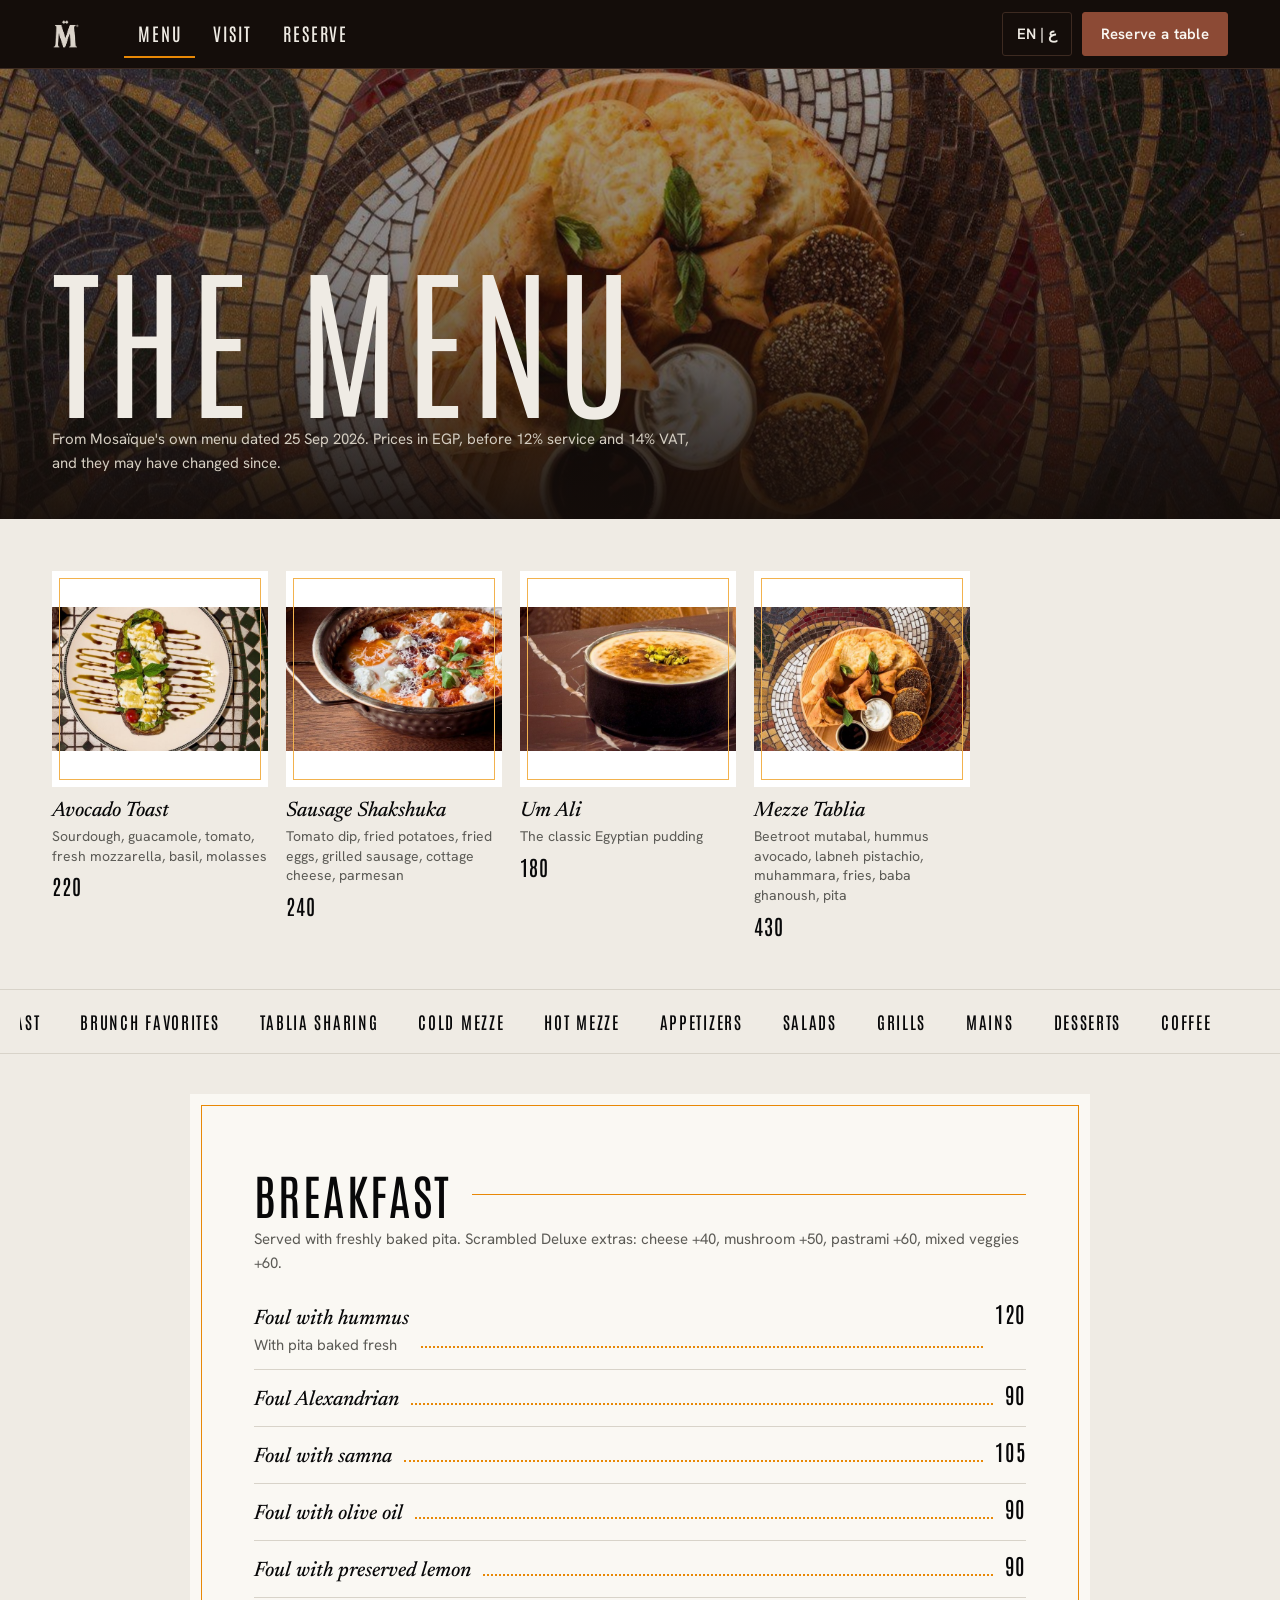
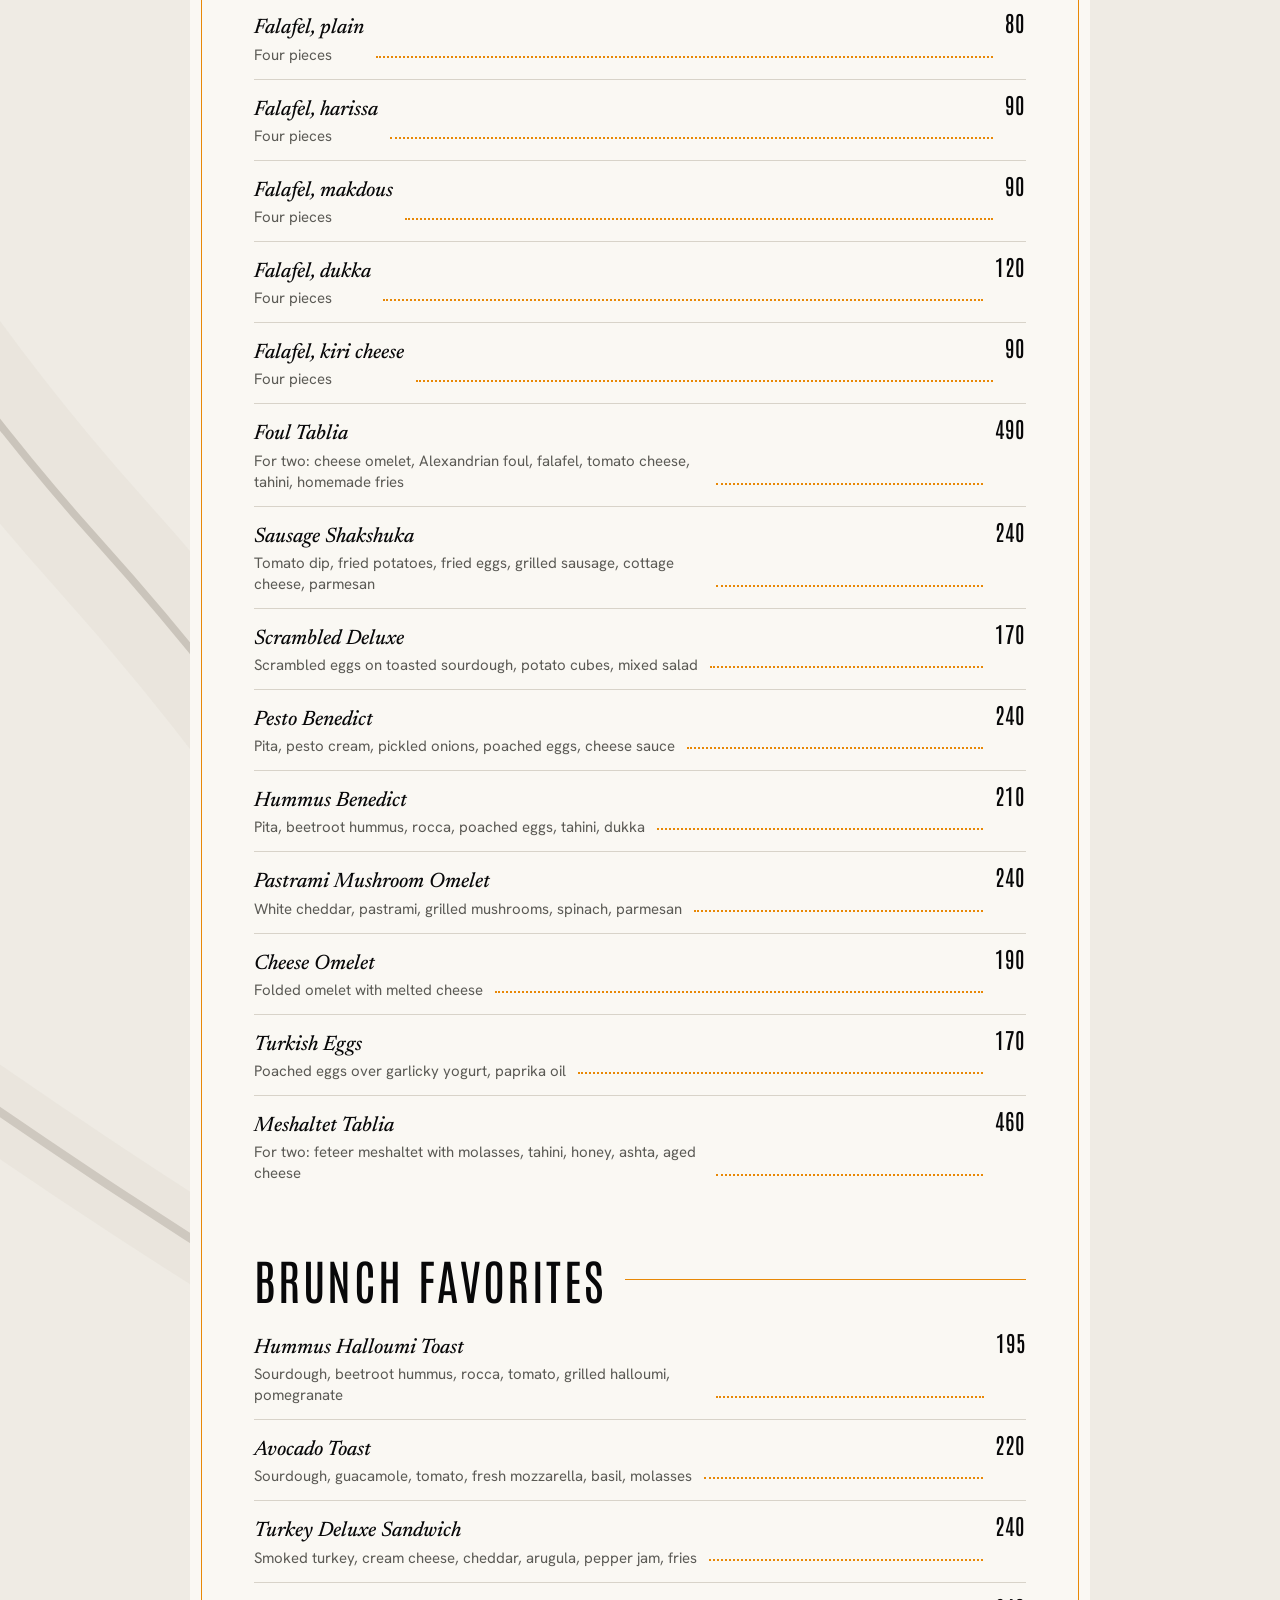
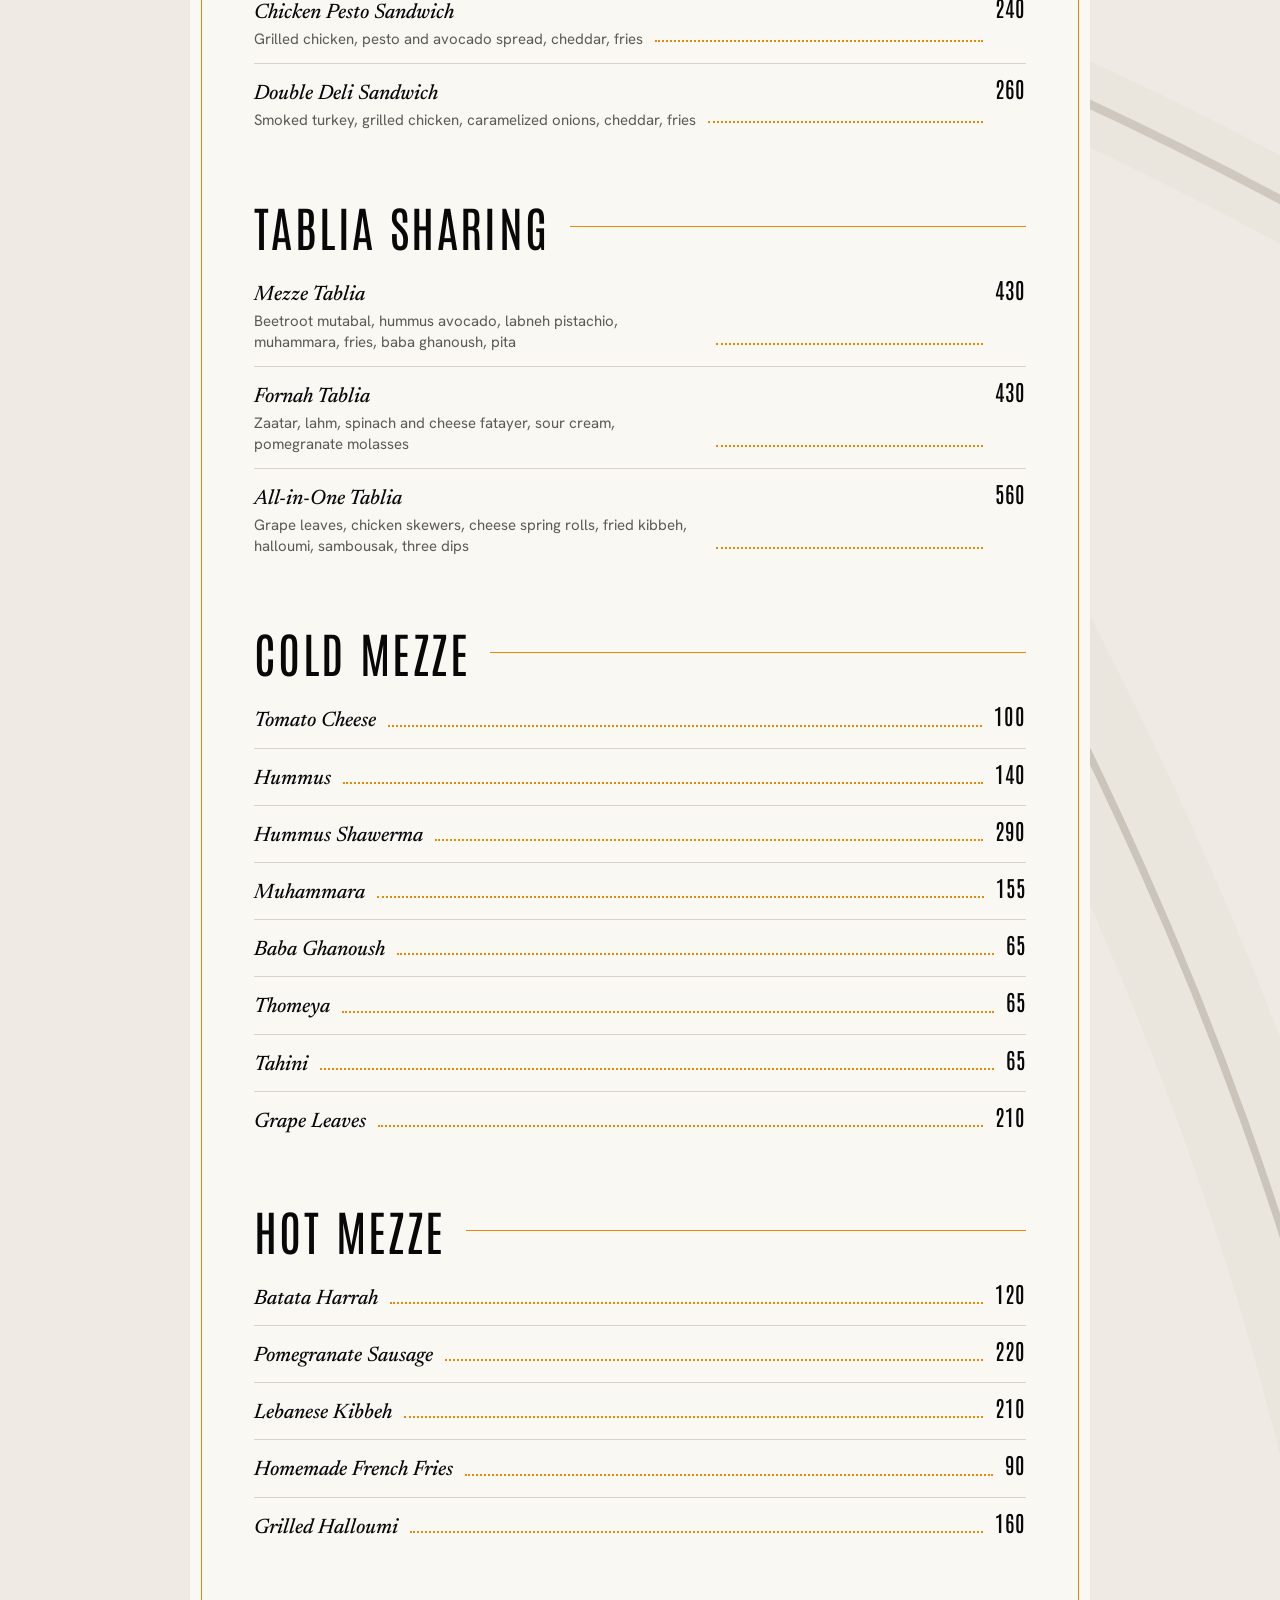
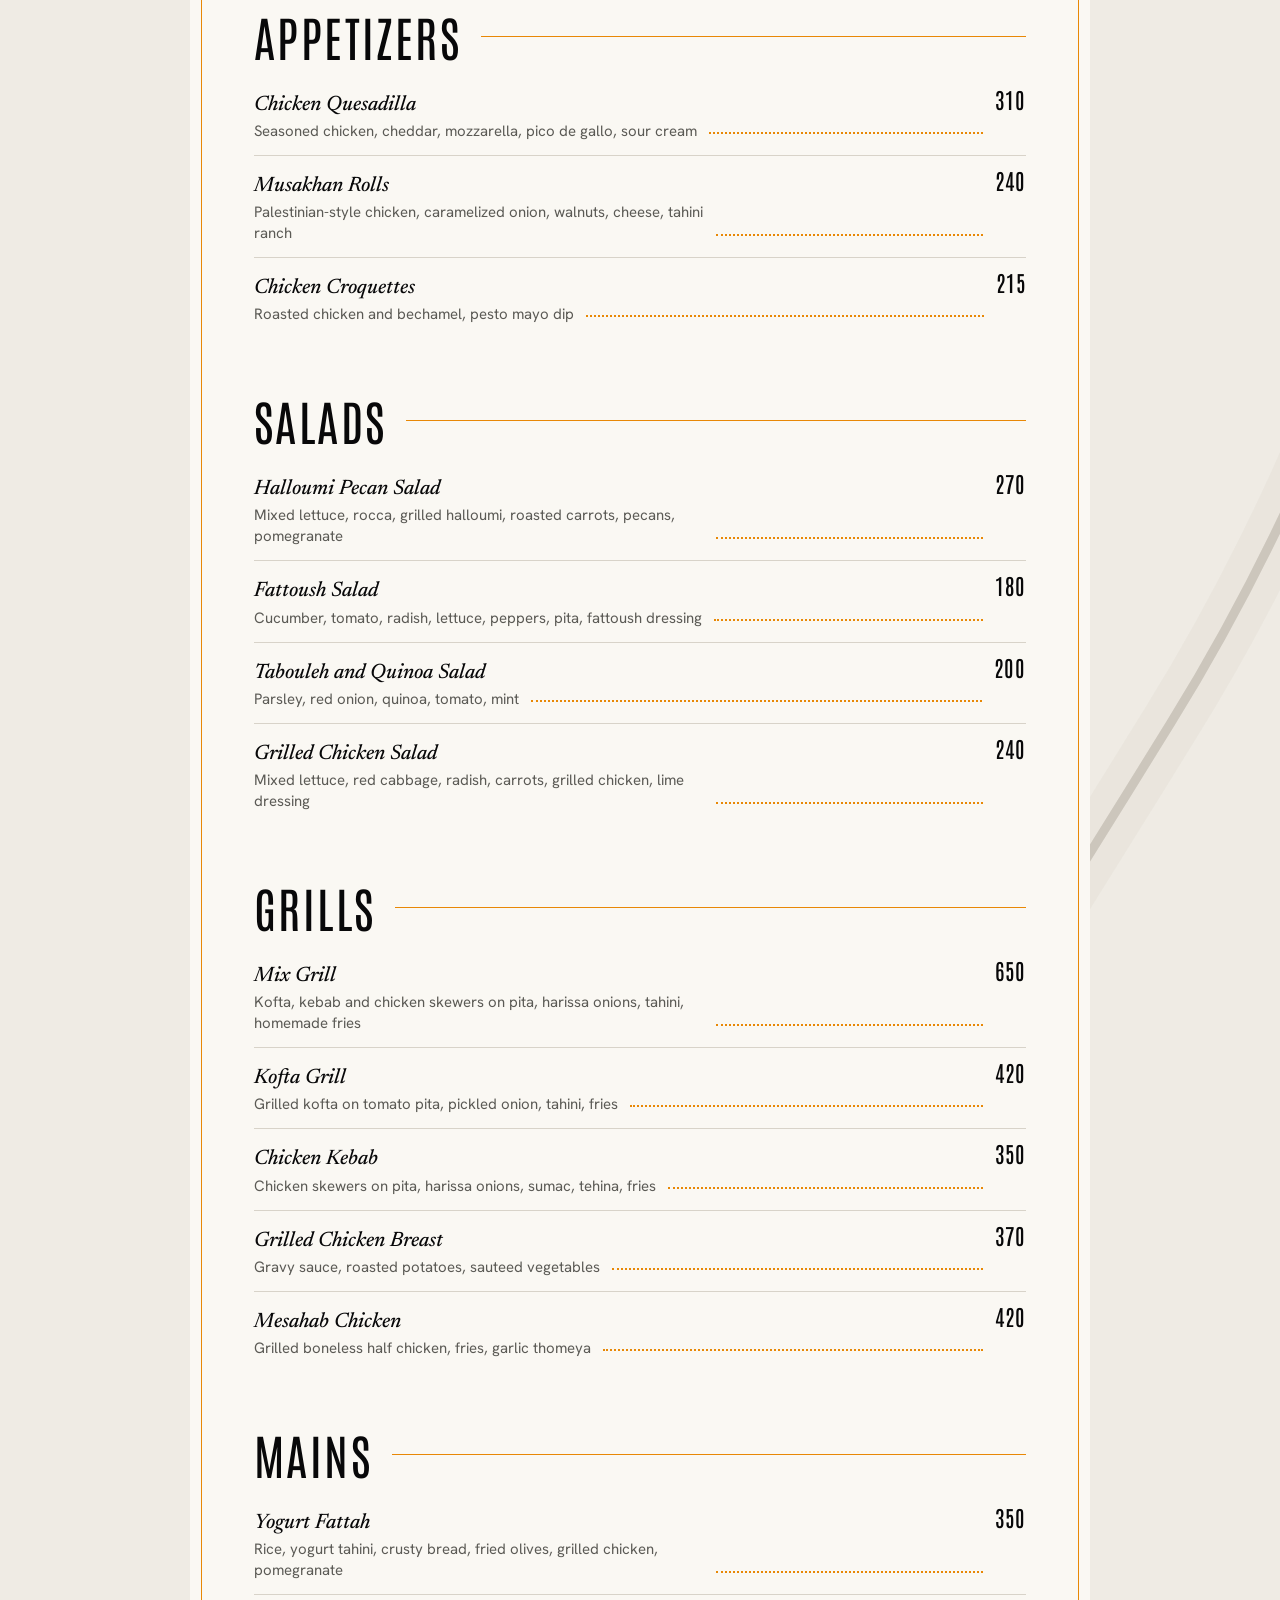
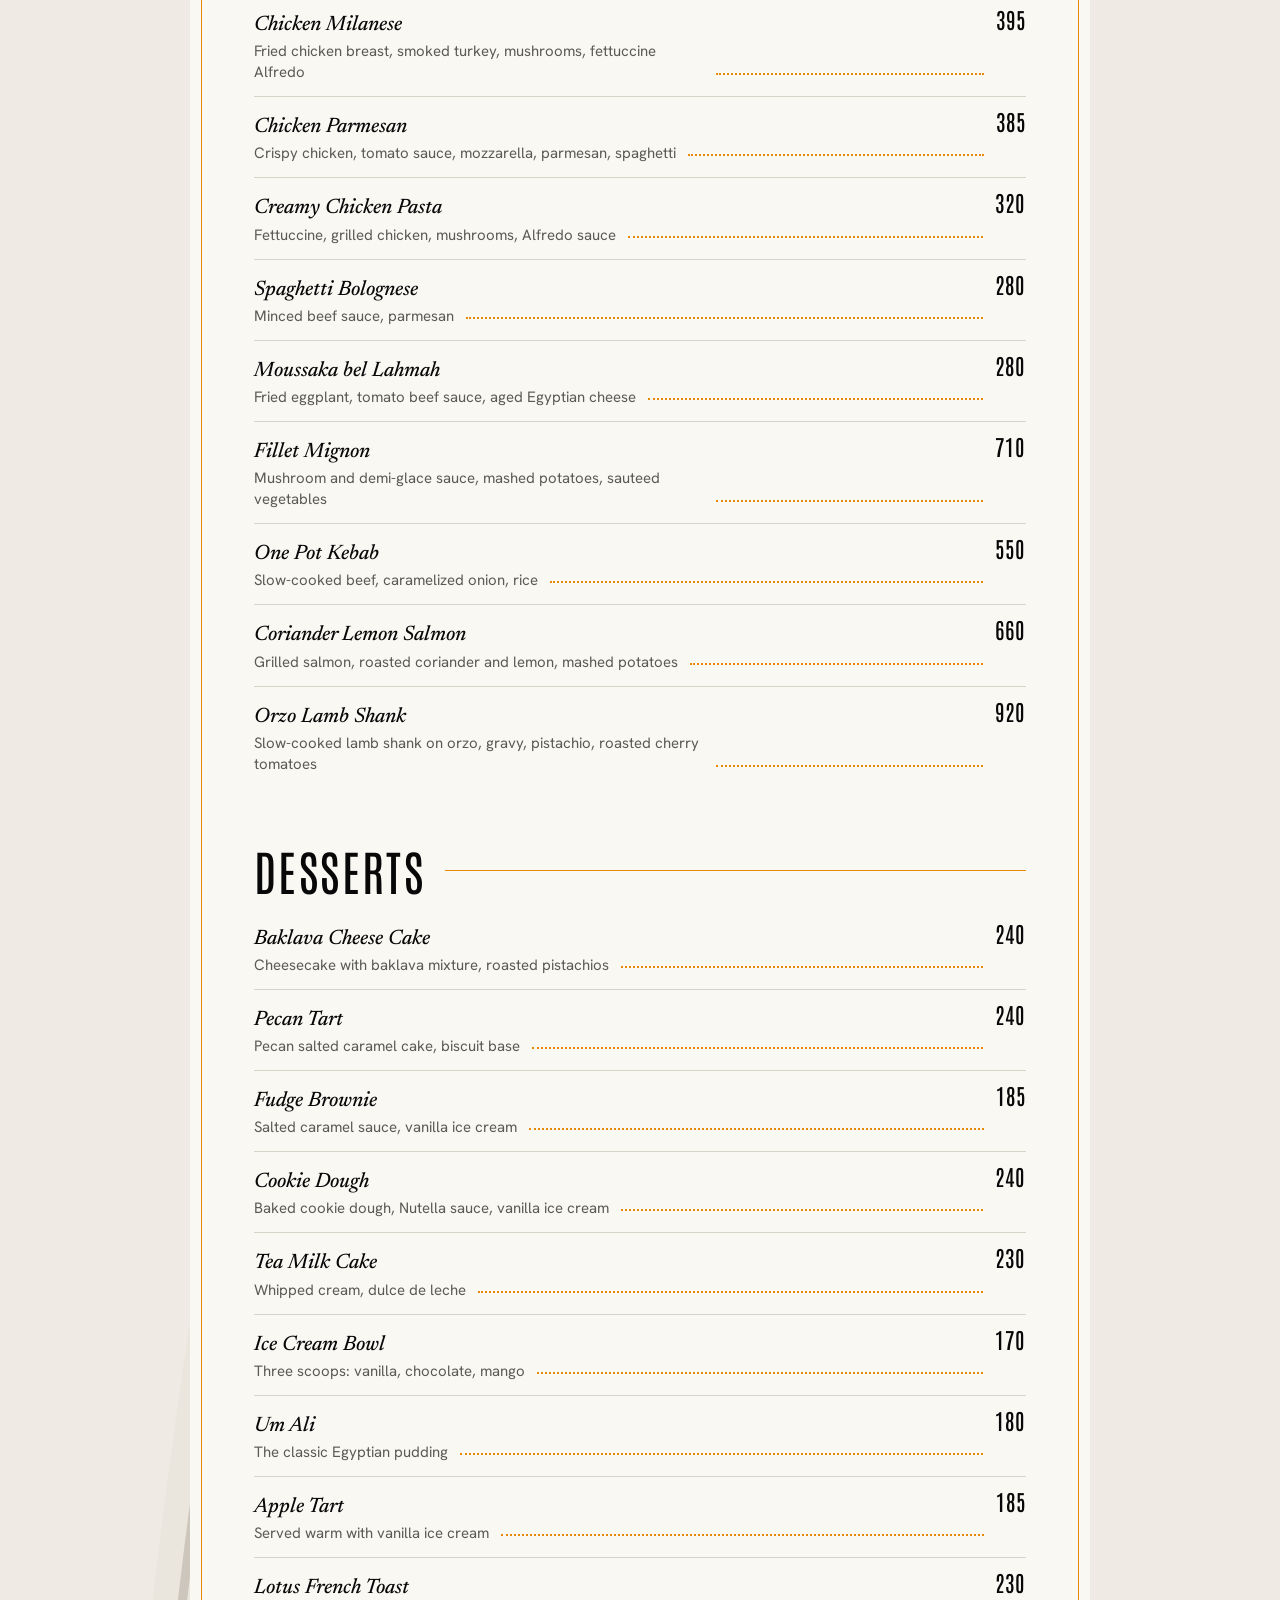
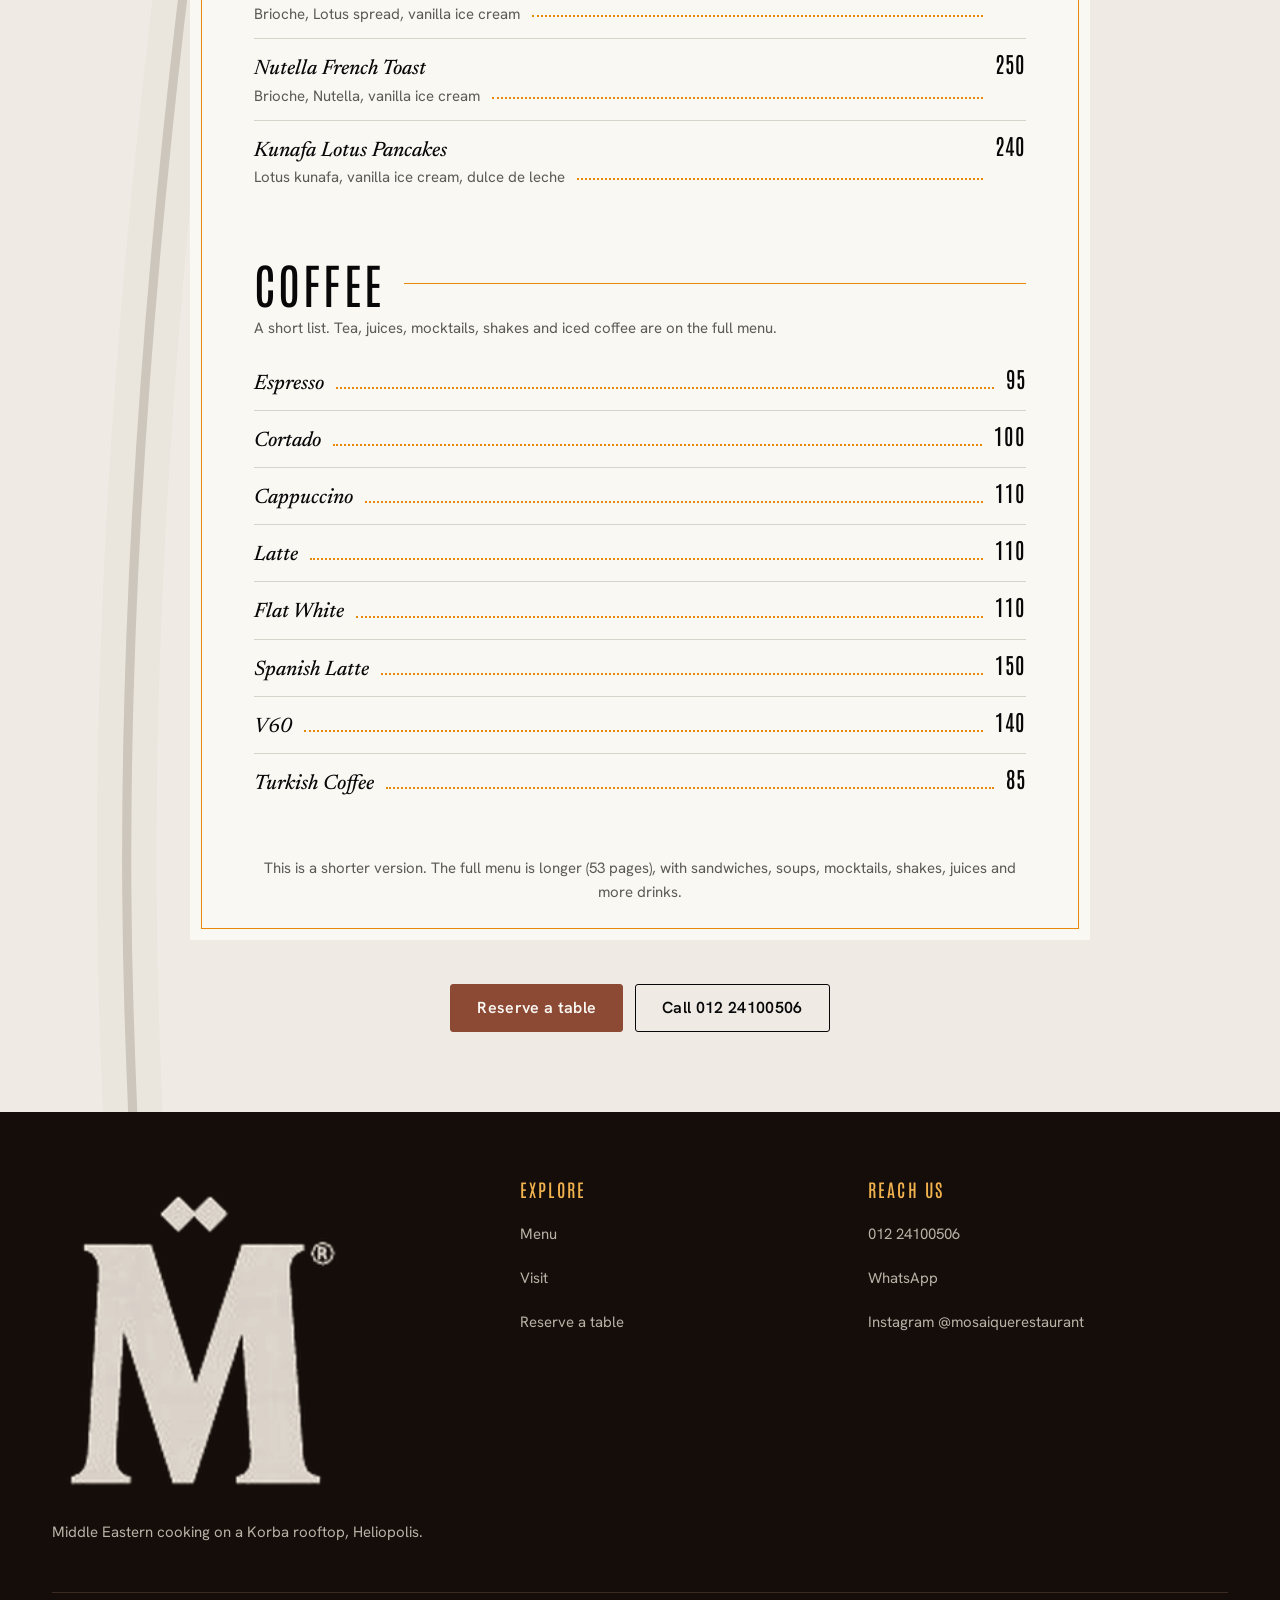
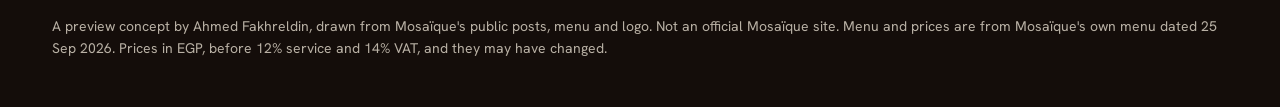
==== menu.html @ 991c4fa8 "Initial preview site Co-Authored-By: Claude Sonnet 5.5 <noreply@anthropic.com> Claude-Session: https" ====
<!doctype html>
<html lang="en"><head><meta charset="utf-8"><meta name="viewport" content="width=device-width,initial-scale=1">
<title>Menu | Mosaïque</title>
<meta name="description" content="The Mosaïque menu: breakfast, brunch, tablia sharing, mezze, grills, mains, desserts and coffee, with prices in EGP."><meta name="theme-color" content="#140D0A"><meta name="robots" content="noindex">
<meta property="og:title" content="Menu | Mosaïque"><meta property="og:description" content="The Mosaïque menu: breakfast, brunch, tablia sharing, mezze, grills, mains, desserts and coffee, with prices in EGP."><meta property="og:image" content="img/mosaique/full/08_DanBxMtqJHK.jpg">
<link rel="icon" type="image/png" href="img/mosaique/icon.png">
<script>document.documentElement.classList.add("js")</script>
<link rel="stylesheet" href="fonts.css"><link rel="stylesheet" href="site.css"></head><body data-open="600" data-close="120" data-open-text="Open now, until 2 AM" data-closed-text="Closed now, opens at 10 AM" data-wa="201224100506">
<a class="skip" href="#main">Skip to content</a><header class="hdr"><div class="wrap">
 <a class="brand" href="index.html" aria-label="Mosaïque, home"><img src="img/mosaique/mark-cream.png" alt="Mosaïque" width="37" height="40"></a>
 <nav class="nav" aria-label="Main"><a href="menu.html" aria-current="page">Menu</a><a href="visit.html">Visit</a><a href="index.html#reserve">Reserve</a></nav>
 <div class="hr"><button class="lang js-ar" type="button" aria-label="Switch to Arabic">EN | ع</button><a class="btn sm" href="index.html#reserve">Reserve a table</a></div>
 <button class="burger" type="button" aria-expanded="false" aria-controls="mnav" aria-label="Open menu"><i></i><i></i><i></i></button>
</div></header>
<nav class="mnav" id="mnav" aria-label="Menu"><a href="menu.html">Menu</a><a href="visit.html">Visit</a><a href="index.html#reserve">Reserve a table</a><a href="https://www.instagram.com/mosaiquerestaurant/" target="_blank" rel="noopener">Instagram</a>
 <a class="sub js-ar" href="#" onclick="return false">Arabic version: part of the full build</a></nav>
<main id="main" class="menupage"><svg class="marble" viewBox="0 0 1600 1400" preserveAspectRatio="xMidYMid slice" aria-hidden="true" focusable="false"><path d="M461.8,-20.0 Q496.4,132.1 519.8,204.8 Q543.2,277.5 595.5,325.8 Q647.8,374.1 715.5,419.0 Q783.1,464.0 849.7,492.0 Q916.3,520.1 981.6,567.5 Q1046.9,615.0 1078.7,692.3 Q1110.4,769.5 1153.0,820.8 Q1195.5,872.1 1264.5,918.2 Q1333.5,964.3 1393.6,1017.6 Q1453.7,1071.0 1496.6,1119.0" fill="none" stroke="#CBC5BA" stroke-width="12.1" stroke-opacity=".16" stroke-linecap="round"/><path d="M461.8,-20.0 Q496.4,132.1 519.8,204.8 Q543.2,277.5 595.5,325.8 Q647.8,374.1 715.5,419.0 Q783.1,464.0 849.7,492.0 Q916.3,520.1 981.6,567.5 Q1046.9,615.0 1078.7,692.3 Q1110.4,769.5 1153.0,820.8 Q1195.5,872.1 1264.5,918.2 Q1333.5,964.3 1393.6,1017.6 Q1453.7,1071.0 1496.6,1119.0" fill="none" stroke="#9D968A" stroke-width="1.35" stroke-opacity="0.37" stroke-linecap="round"/><path d="M443.2,-20.0 Q434.5,153.6 419.6,231.9 Q404.7,310.2 382.8,393.0 Q361.0,475.7 354.2,541.4 Q347.4,607.1 346.9,674.1 Q346.4,741.0 346.5,824.0 Q346.7,907.1 330.1,994.8 Q313.4,1082.5 308.4,1163.1 Q303.3,1243.6 294.0,1331.4 Q284.6,1419.1 249.1,1493.6 Q213.7,1568.0 202.8,1649.8" fill="none" stroke="#CBC5BA" stroke-width="23.9" stroke-opacity=".16" stroke-linecap="round"/><path d="M443.2,-20.0 Q434.5,153.6 419.6,231.9 Q404.7,310.2 382.8,393.0 Q361.0,475.7 354.2,541.4 Q347.4,607.1 346.9,674.1 Q346.4,741.0 346.5,824.0 Q346.7,907.1 330.1,994.8 Q313.4,1082.5 308.4,1163.1 Q303.3,1243.6 294.0,1331.4 Q284.6,1419.1 249.1,1493.6 Q213.7,1568.0 202.8,1649.8" fill="none" stroke="#9D968A" stroke-width="1.50" stroke-opacity="0.34" stroke-linecap="round"/><path d="M580.7,-20.0 Q609.0,112.8 638.1,189.6 Q667.3,266.5 716.2,320.9 Q765.2,375.3 794.7,443.3 Q824.1,511.4 864.4,591.1 Q904.7,670.8 915.9,745.1 Q927.0,819.3 952.0,908.2 Q976.9,997.1 1011.6,1057.2 Q1046.3,1117.2 1100.3,1177.3 Q1154.3,1237.4 1203.5,1283.6 Q1252.7,1329.9 1324.0,1378.8" fill="none" stroke="#CBC5BA" stroke-width="19.4" stroke-opacity=".16" stroke-linecap="round"/><path d="M580.7,-20.0 Q609.0,112.8 638.1,189.6 Q667.3,266.5 716.2,320.9 Q765.2,375.3 794.7,443.3 Q824.1,511.4 864.4,591.1 Q904.7,670.8 915.9,745.1 Q927.0,819.3 952.0,908.2 Q976.9,997.1 1011.6,1057.2 Q1046.3,1117.2 1100.3,1177.3 Q1154.3,1237.4 1203.5,1283.6 Q1252.7,1329.9 1324.0,1378.8" fill="none" stroke="#9D968A" stroke-width="1.17" stroke-opacity="0.42" stroke-linecap="round"/><path d="M1138.3,-20.0 Q1172.7,155.7 1169.7,230.3 Q1166.6,304.9 1189.1,366.9 Q1211.6,428.8 1250.8,484.7 Q1289.9,540.6 1332.0,587.7 Q1374.0,634.8 1428.8,675.9 Q1483.7,717.0 1574.0,744.9 Q1664.4,772.8 1732.1,797.8 Q1799.8,822.9 1862.7,853.3 Q1925.6,883.7 1985.8,934.9 Q2045.9,986.1 2106.7,1015.2" fill="none" stroke="#CBC5BA" stroke-width="13.0" stroke-opacity=".16" stroke-linecap="round"/><path d="M1138.3,-20.0 Q1172.7,155.7 1169.7,230.3 Q1166.6,304.9 1189.1,366.9 Q1211.6,428.8 1250.8,484.7 Q1289.9,540.6 1332.0,587.7 Q1374.0,634.8 1428.8,675.9 Q1483.7,717.0 1574.0,744.9 Q1664.4,772.8 1732.1,797.8 Q1799.8,822.9 1862.7,853.3 Q1925.6,883.7 1985.8,934.9 Q2045.9,986.1 2106.7,1015.2" fill="none" stroke="#9D968A" stroke-width="1.51" stroke-opacity="0.32" stroke-linecap="round"/><path d="M-115.7,-20.0 Q-182.9,117.5 -195.9,209.0 Q-208.9,300.5 -246.5,364.4 Q-284.1,428.2 -306.5,509.7 Q-329.0,591.2 -361.4,659.1 Q-393.8,727.0 -407.5,818.8 Q-421.3,910.7 -459.0,990.9 Q-496.8,1071.1 -536.7,1135.9 Q-576.7,1200.6 -606.4,1256.4 Q-636.1,1312.1 -658.8,1391.6 Q-681.6,1471.1 -730.8,1542.9" fill="none" stroke="#CBC5BA" stroke-width="23.8" stroke-opacity=".16" stroke-linecap="round"/><path d="M-115.7,-20.0 Q-182.9,117.5 -195.9,209.0 Q-208.9,300.5 -246.5,364.4 Q-284.1,428.2 -306.5,509.7 Q-329.0,591.2 -361.4,659.1 Q-393.8,727.0 -407.5,818.8 Q-421.3,910.7 -459.0,990.9 Q-496.8,1071.1 -536.7,1135.9 Q-576.7,1200.6 -606.4,1256.4 Q-636.1,1312.1 -658.8,1391.6 Q-681.6,1471.1 -730.8,1542.9" fill="none" stroke="#9D968A" stroke-width="1.65" stroke-opacity="0.36" stroke-linecap="round"/><path d="M263.3,-20.0 Q334.4,120.8 355.7,196.0 Q377.0,271.1 387.3,335.6 Q397.6,400.1 396.5,486.6 Q395.3,573.2 379.2,639.6 Q363.0,706.0 332.2,785.5 Q301.5,865.0 246.9,918.1 Q192.3,971.2 111.0,1000.7 Q29.6,1030.1 -20.9,1090.7 Q-71.4,1151.3 -131.0,1193.6 Q-190.5,1235.9 -273.0,1261.0" fill="none" stroke="#CBC5BA" stroke-width="17.2" stroke-opacity=".16" stroke-linecap="round"/><path d="M263.3,-20.0 Q334.4,120.8 355.7,196.0 Q377.0,271.1 387.3,335.6 Q397.6,400.1 396.5,486.6 Q395.3,573.2 379.2,639.6 Q363.0,706.0 332.2,785.5 Q301.5,865.0 246.9,918.1 Q192.3,971.2 111.0,1000.7 Q29.6,1030.1 -20.9,1090.7 Q-71.4,1151.3 -131.0,1193.6 Q-190.5,1235.9 -273.0,1261.0" fill="none" stroke="#9D968A" stroke-width="0.74" stroke-opacity="0.28" stroke-linecap="round"/><path d="M1704.1,-20.0 Q1667.9,128.9 1625.4,190.3 Q1582.9,251.7 1562.6,318.7 Q1542.4,385.7 1517.9,456.5 Q1493.5,527.4 1487.3,600.5 Q1481.0,673.5 1478.3,763.8 Q1475.5,854.2 1478.3,932.0 Q1481.0,1009.8 1481.4,1072.6 Q1481.7,1135.4 1485.1,1197.6 Q1488.5,1259.9 1476.3,1335.6 Q1464.1,1411.4 1435.4,1479.4" fill="none" stroke="#CBC5BA" stroke-width="16.8" stroke-opacity=".16" stroke-linecap="round"/><path d="M1704.1,-20.0 Q1667.9,128.9 1625.4,190.3 Q1582.9,251.7 1562.6,318.7 Q1542.4,385.7 1517.9,456.5 Q1493.5,527.4 1487.3,600.5 Q1481.0,673.5 1478.3,763.8 Q1475.5,854.2 1478.3,932.0 Q1481.0,1009.8 1481.4,1072.6 Q1481.7,1135.4 1485.1,1197.6 Q1488.5,1259.9 1476.3,1335.6 Q1464.1,1411.4 1435.4,1479.4" fill="none" stroke="#9D968A" stroke-width="1.21" stroke-opacity="0.45" stroke-linecap="round"/><path d="M43.7,-20.0 Q61.9,151.2 71.9,236.4 Q81.9,321.7 66.5,401.4 Q51.1,481.2 34.9,563.3 Q18.7,645.4 5.3,721.5 Q-8.2,797.6 -50.9,876.2 Q-93.6,954.8 -147.1,1008.3 Q-200.7,1061.8 -288.1,1087.7 Q-375.5,1113.6 -436.9,1154.5 Q-498.3,1195.4 -539.5,1259.6 Q-580.8,1323.9 -657.0,1365.4" fill="none" stroke="#CBC5BA" stroke-width="19.7" stroke-opacity=".16" stroke-linecap="round"/><path d="M43.7,-20.0 Q61.9,151.2 71.9,236.4 Q81.9,321.7 66.5,401.4 Q51.1,481.2 34.9,563.3 Q18.7,645.4 5.3,721.5 Q-8.2,797.6 -50.9,876.2 Q-93.6,954.8 -147.1,1008.3 Q-200.7,1061.8 -288.1,1087.7 Q-375.5,1113.6 -436.9,1154.5 Q-498.3,1195.4 -539.5,1259.6 Q-580.8,1323.9 -657.0,1365.4" fill="none" stroke="#9D968A" stroke-width="1.33" stroke-opacity="0.31" stroke-linecap="round"/><path d="M1535.0,-20.0 Q1476.1,122.5 1447.2,206.9 Q1418.3,291.3 1415.6,369.5 Q1412.8,447.7 1419.0,519.6 Q1425.1,591.5 1420.0,670.7 Q1415.0,749.9 1412.7,822.3 Q1410.5,894.8 1399.9,958.5 Q1389.2,1022.2 1344.8,1103.4 Q1300.5,1184.6 1286.2,1246.8 Q1271.9,1309.0 1242.9,1369.8 Q1213.9,1430.6 1180.3,1512.9" fill="none" stroke="#CBC5BA" stroke-width="12.9" stroke-opacity=".16" stroke-linecap="round"/><path d="M1535.0,-20.0 Q1476.1,122.5 1447.2,206.9 Q1418.3,291.3 1415.6,369.5 Q1412.8,447.7 1419.0,519.6 Q1425.1,591.5 1420.0,670.7 Q1415.0,749.9 1412.7,822.3 Q1410.5,894.8 1399.9,958.5 Q1389.2,1022.2 1344.8,1103.4 Q1300.5,1184.6 1286.2,1246.8 Q1271.9,1309.0 1242.9,1369.8 Q1213.9,1430.6 1180.3,1512.9" fill="none" stroke="#9D968A" stroke-width="0.76" stroke-opacity="0.48" stroke-linecap="round"/><path d="M935.5,-20.0 Q947.3,146.6 956.9,237.0 Q966.5,327.4 970.9,392.1 Q975.2,456.9 960.7,543.7 Q946.3,630.6 932.1,708.6 Q917.9,786.6 882.2,844.3 Q846.5,902.0 810.1,958.4 Q773.7,1014.9 756.1,1080.8 Q738.6,1146.7 728.7,1231.8 Q718.8,1316.9 720.9,1384.6 Q723.0,1452.3 731.9,1521.6" fill="none" stroke="#CBC5BA" stroke-width="9.2" stroke-opacity=".16" stroke-linecap="round"/><path d="M935.5,-20.0 Q947.3,146.6 956.9,237.0 Q966.5,327.4 970.9,392.1 Q975.2,456.9 960.7,543.7 Q946.3,630.6 932.1,708.6 Q917.9,786.6 882.2,844.3 Q846.5,902.0 810.1,958.4 Q773.7,1014.9 756.1,1080.8 Q738.6,1146.7 728.7,1231.8 Q718.8,1316.9 720.9,1384.6 Q723.0,1452.3 731.9,1521.6" fill="none" stroke="#9D968A" stroke-width="1.41" stroke-opacity="0.40" stroke-linecap="round"/><path d="M203.8,-20.0 Q164.2,147.4 144.0,232.9 Q123.7,318.3 109.9,400.7 Q96.1,483.1 57.4,558.9 Q18.8,634.6 -36.8,692.1 Q-92.3,749.7 -127.5,805.2 Q-162.6,860.7 -185.3,928.6 Q-207.9,996.6 -207.6,1085.0 Q-207.3,1173.4 -231.5,1241.7 Q-255.6,1310.0 -261.6,1386.2 Q-267.6,1462.5 -253.4,1531.8" fill="none" stroke="#CBC5BA" stroke-width="23.4" stroke-opacity=".16" stroke-linecap="round"/><path d="M203.8,-20.0 Q164.2,147.4 144.0,232.9 Q123.7,318.3 109.9,400.7 Q96.1,483.1 57.4,558.9 Q18.8,634.6 -36.8,692.1 Q-92.3,749.7 -127.5,805.2 Q-162.6,860.7 -185.3,928.6 Q-207.9,996.6 -207.6,1085.0 Q-207.3,1173.4 -231.5,1241.7 Q-255.6,1310.0 -261.6,1386.2 Q-267.6,1462.5 -253.4,1531.8" fill="none" stroke="#9D968A" stroke-width="1.67" stroke-opacity="0.40" stroke-linecap="round"/></svg>
<header class="mban"><div class="mbg"><img src="img/mosaique/full/08_DanBxMtqJHK.jpg" alt="" width="1279" height="1600" fetchpriority="high" style="object-position:50% 45%"></div>
 <div class="wrap">
  <h1>The menu</h1>
  <p class="mnote">From Mosaïque&#x27;s own menu dated 25 Sep 2026. Prices in EGP, before 12% service and 14% VAT, and they may have changed since.</p>
 </div></header>
<div class="wrap mfavs"><div class="favs"><article class="fav"><div class="im"><img src="img/mosaique/dishes/avocado.jpg" alt="Avocado Toast" width="600" height="400"></div><h3>Avocado Toast</h3><p>Sourdough, guacamole, tomato, fresh mozzarella, basil, molasses</p><b>220</b></article><article class="fav"><div class="im"><img src="img/mosaique/dishes/shakshuka.jpg" alt="Sausage Shakshuka" width="600" height="400"></div><h3>Sausage Shakshuka</h3><p>Tomato dip, fried potatoes, fried eggs, grilled sausage, cottage cheese, parmesan</p><b>240</b></article><article class="fav"><div class="im"><img src="img/mosaique/dishes/umali.jpg" alt="Um Ali" width="600" height="400"></div><h3>Um Ali</h3><p>The classic Egyptian pudding</p><b>180</b></article><article class="fav"><div class="im"><img src="img/mosaique/dishes/mezze.jpg" alt="Mezze Tablia" width="600" height="400"></div><h3>Mezze Tablia</h3><p>Beetroot mutabal, hummus avocado, labneh pistachio, muhammara, fries, baba ghanoush, pita</p><b>430</b></article></div></div>
<div class="chips js-jump"><div class="wrap"><a class="chip" href="#breakfast">Breakfast</a><a class="chip" href="#brunch">Brunch favorites</a><a class="chip" href="#tablia">Tablia sharing</a><a class="chip" href="#cold">Cold mezze</a><a class="chip" href="#hot">Hot mezze</a><a class="chip" href="#appetizers">Appetizers</a><a class="chip" href="#salads">Salads</a><a class="chip" href="#grills">Grills</a><a class="chip" href="#mains">Mains</a><a class="chip" href="#desserts">Desserts</a><a class="chip" href="#coffee">Coffee</a></div></div>
<div class="wrap"><div class="mcard"><section class="msec" id="breakfast"><h2>Breakfast</h2><p class="snote">Served with freshly baked pita. Scrambled Deluxe extras: cheese +40, mushroom +50, pastrami +60, mixed veggies +60.</p><ul class="mlist"><li class="mi"><span class="it"><i>Foul with hummus</i><small>With pita baked fresh</small></span><span class="dots"></span><span class="pr">120</span></li><li class="mi"><span class="it"><i>Foul Alexandrian</i></span><span class="dots"></span><span class="pr">90</span></li><li class="mi"><span class="it"><i>Foul with samna</i></span><span class="dots"></span><span class="pr">105</span></li><li class="mi"><span class="it"><i>Foul with olive oil</i></span><span class="dots"></span><span class="pr">90</span></li><li class="mi"><span class="it"><i>Foul with preserved lemon</i></span><span class="dots"></span><span class="pr">90</span></li><li class="mi"><span class="it"><i>Falafel, plain</i><small>Four pieces</small></span><span class="dots"></span><span class="pr">80</span></li><li class="mi"><span class="it"><i>Falafel, harissa</i><small>Four pieces</small></span><span class="dots"></span><span class="pr">90</span></li><li class="mi"><span class="it"><i>Falafel, makdous</i><small>Four pieces</small></span><span class="dots"></span><span class="pr">90</span></li><li class="mi"><span class="it"><i>Falafel, dukka</i><small>Four pieces</small></span><span class="dots"></span><span class="pr">120</span></li><li class="mi"><span class="it"><i>Falafel, kiri cheese</i><small>Four pieces</small></span><span class="dots"></span><span class="pr">90</span></li><li class="mi"><span class="it"><i>Foul Tablia</i><small>For two: cheese omelet, Alexandrian foul, falafel, tomato cheese, tahini, homemade fries</small></span><span class="dots"></span><span class="pr">490</span></li><li class="mi"><span class="it"><i>Sausage Shakshuka</i><small>Tomato dip, fried potatoes, fried eggs, grilled sausage, cottage cheese, parmesan</small></span><span class="dots"></span><span class="pr">240</span></li><li class="mi"><span class="it"><i>Scrambled Deluxe</i><small>Scrambled eggs on toasted sourdough, potato cubes, mixed salad</small></span><span class="dots"></span><span class="pr">170</span></li><li class="mi"><span class="it"><i>Pesto Benedict</i><small>Pita, pesto cream, pickled onions, poached eggs, cheese sauce</small></span><span class="dots"></span><span class="pr">240</span></li><li class="mi"><span class="it"><i>Hummus Benedict</i><small>Pita, beetroot hummus, rocca, poached eggs, tahini, dukka</small></span><span class="dots"></span><span class="pr">210</span></li><li class="mi"><span class="it"><i>Pastrami Mushroom Omelet</i><small>White cheddar, pastrami, grilled mushrooms, spinach, parmesan</small></span><span class="dots"></span><span class="pr">240</span></li><li class="mi"><span class="it"><i>Cheese Omelet</i><small>Folded omelet with melted cheese</small></span><span class="dots"></span><span class="pr">190</span></li><li class="mi"><span class="it"><i>Turkish Eggs</i><small>Poached eggs over garlicky yogurt, paprika oil</small></span><span class="dots"></span><span class="pr">170</span></li><li class="mi"><span class="it"><i>Meshaltet Tablia</i><small>For two: feteer meshaltet with molasses, tahini, honey, ashta, aged cheese</small></span><span class="dots"></span><span class="pr">460</span></li></ul></section><section class="msec" id="brunch"><h2>Brunch favorites</h2><ul class="mlist"><li class="mi"><span class="it"><i>Hummus Halloumi Toast</i><small>Sourdough, beetroot hummus, rocca, tomato, grilled halloumi, pomegranate</small></span><span class="dots"></span><span class="pr">195</span></li><li class="mi"><span class="it"><i>Avocado Toast</i><small>Sourdough, guacamole, tomato, fresh mozzarella, basil, molasses</small></span><span class="dots"></span><span class="pr">220</span></li><li class="mi"><span class="it"><i>Turkey Deluxe Sandwich</i><small>Smoked turkey, cream cheese, cheddar, arugula, pepper jam, fries</small></span><span class="dots"></span><span class="pr">240</span></li><li class="mi"><span class="it"><i>Chicken Pesto Sandwich</i><small>Grilled chicken, pesto and avocado spread, cheddar, fries</small></span><span class="dots"></span><span class="pr">240</span></li><li class="mi"><span class="it"><i>Double Deli Sandwich</i><small>Smoked turkey, grilled chicken, caramelized onions, cheddar, fries</small></span><span class="dots"></span><span class="pr">260</span></li></ul></section><section class="msec" id="tablia"><h2>Tablia sharing</h2><ul class="mlist"><li class="mi"><span class="it"><i>Mezze Tablia</i><small>Beetroot mutabal, hummus avocado, labneh pistachio, muhammara, fries, baba ghanoush, pita</small></span><span class="dots"></span><span class="pr">430</span></li><li class="mi"><span class="it"><i>Fornah Tablia</i><small>Zaatar, lahm, spinach and cheese fatayer, sour cream, pomegranate molasses</small></span><span class="dots"></span><span class="pr">430</span></li><li class="mi"><span class="it"><i>All-in-One Tablia</i><small>Grape leaves, chicken skewers, cheese spring rolls, fried kibbeh, halloumi, sambousak, three dips</small></span><span class="dots"></span><span class="pr">560</span></li></ul></section><section class="msec" id="cold"><h2>Cold mezze</h2><ul class="mlist"><li class="mi"><span class="it"><i>Tomato Cheese</i></span><span class="dots"></span><span class="pr">100</span></li><li class="mi"><span class="it"><i>Hummus</i></span><span class="dots"></span><span class="pr">140</span></li><li class="mi"><span class="it"><i>Hummus Shawerma</i></span><span class="dots"></span><span class="pr">290</span></li><li class="mi"><span class="it"><i>Muhammara</i></span><span class="dots"></span><span class="pr">155</span></li><li class="mi"><span class="it"><i>Baba Ghanoush</i></span><span class="dots"></span><span class="pr">65</span></li><li class="mi"><span class="it"><i>Thomeya</i></span><span class="dots"></span><span class="pr">65</span></li><li class="mi"><span class="it"><i>Tahini</i></span><span class="dots"></span><span class="pr">65</span></li><li class="mi"><span class="it"><i>Grape Leaves</i></span><span class="dots"></span><span class="pr">210</span></li></ul></section><section class="msec" id="hot"><h2>Hot mezze</h2><ul class="mlist"><li class="mi"><span class="it"><i>Batata Harrah</i></span><span class="dots"></span><span class="pr">120</span></li><li class="mi"><span class="it"><i>Pomegranate Sausage</i></span><span class="dots"></span><span class="pr">220</span></li><li class="mi"><span class="it"><i>Lebanese Kibbeh</i></span><span class="dots"></span><span class="pr">210</span></li><li class="mi"><span class="it"><i>Homemade French Fries</i></span><span class="dots"></span><span class="pr">90</span></li><li class="mi"><span class="it"><i>Grilled Halloumi</i></span><span class="dots"></span><span class="pr">160</span></li></ul></section><section class="msec" id="appetizers"><h2>Appetizers</h2><ul class="mlist"><li class="mi"><span class="it"><i>Chicken Quesadilla</i><small>Seasoned chicken, cheddar, mozzarella, pico de gallo, sour cream</small></span><span class="dots"></span><span class="pr">310</span></li><li class="mi"><span class="it"><i>Musakhan Rolls</i><small>Palestinian-style chicken, caramelized onion, walnuts, cheese, tahini ranch</small></span><span class="dots"></span><span class="pr">240</span></li><li class="mi"><span class="it"><i>Chicken Croquettes</i><small>Roasted chicken and bechamel, pesto mayo dip</small></span><span class="dots"></span><span class="pr">215</span></li></ul></section><section class="msec" id="salads"><h2>Salads</h2><ul class="mlist"><li class="mi"><span class="it"><i>Halloumi Pecan Salad</i><small>Mixed lettuce, rocca, grilled halloumi, roasted carrots, pecans, pomegranate</small></span><span class="dots"></span><span class="pr">270</span></li><li class="mi"><span class="it"><i>Fattoush Salad</i><small>Cucumber, tomato, radish, lettuce, peppers, pita, fattoush dressing</small></span><span class="dots"></span><span class="pr">180</span></li><li class="mi"><span class="it"><i>Tabouleh and Quinoa Salad</i><small>Parsley, red onion, quinoa, tomato, mint</small></span><span class="dots"></span><span class="pr">200</span></li><li class="mi"><span class="it"><i>Grilled Chicken Salad</i><small>Mixed lettuce, red cabbage, radish, carrots, grilled chicken, lime dressing</small></span><span class="dots"></span><span class="pr">240</span></li></ul></section><section class="msec" id="grills"><h2>Grills</h2><ul class="mlist"><li class="mi"><span class="it"><i>Mix Grill</i><small>Kofta, kebab and chicken skewers on pita, harissa onions, tahini, homemade fries</small></span><span class="dots"></span><span class="pr">650</span></li><li class="mi"><span class="it"><i>Kofta Grill</i><small>Grilled kofta on tomato pita, pickled onion, tahini, fries</small></span><span class="dots"></span><span class="pr">420</span></li><li class="mi"><span class="it"><i>Chicken Kebab</i><small>Chicken skewers on pita, harissa onions, sumac, tehina, fries</small></span><span class="dots"></span><span class="pr">350</span></li><li class="mi"><span class="it"><i>Grilled Chicken Breast</i><small>Gravy sauce, roasted potatoes, sauteed vegetables</small></span><span class="dots"></span><span class="pr">370</span></li><li class="mi"><span class="it"><i>Mesahab Chicken</i><small>Grilled boneless half chicken, fries, garlic thomeya</small></span><span class="dots"></span><span class="pr">420</span></li></ul></section><section class="msec" id="mains"><h2>Mains</h2><ul class="mlist"><li class="mi"><span class="it"><i>Yogurt Fattah</i><small>Rice, yogurt tahini, crusty bread, fried olives, grilled chicken, pomegranate</small></span><span class="dots"></span><span class="pr">350</span></li><li class="mi"><span class="it"><i>Chicken Milanese</i><small>Fried chicken breast, smoked turkey, mushrooms, fettuccine Alfredo</small></span><span class="dots"></span><span class="pr">395</span></li><li class="mi"><span class="it"><i>Chicken Parmesan</i><small>Crispy chicken, tomato sauce, mozzarella, parmesan, spaghetti</small></span><span class="dots"></span><span class="pr">385</span></li><li class="mi"><span class="it"><i>Creamy Chicken Pasta</i><small>Fettuccine, grilled chicken, mushrooms, Alfredo sauce</small></span><span class="dots"></span><span class="pr">320</span></li><li class="mi"><span class="it"><i>Spaghetti Bolognese</i><small>Minced beef sauce, parmesan</small></span><span class="dots"></span><span class="pr">280</span></li><li class="mi"><span class="it"><i>Moussaka bel Lahmah</i><small>Fried eggplant, tomato beef sauce, aged Egyptian cheese</small></span><span class="dots"></span><span class="pr">280</span></li><li class="mi"><span class="it"><i>Fillet Mignon</i><small>Mushroom and demi-glace sauce, mashed potatoes, sauteed vegetables</small></span><span class="dots"></span><span class="pr">710</span></li><li class="mi"><span class="it"><i>One Pot Kebab</i><small>Slow-cooked beef, caramelized onion, rice</small></span><span class="dots"></span><span class="pr">550</span></li><li class="mi"><span class="it"><i>Coriander Lemon Salmon</i><small>Grilled salmon, roasted coriander and lemon, mashed potatoes</small></span><span class="dots"></span><span class="pr">660</span></li><li class="mi"><span class="it"><i>Orzo Lamb Shank</i><small>Slow-cooked lamb shank on orzo, gravy, pistachio, roasted cherry tomatoes</small></span><span class="dots"></span><span class="pr">920</span></li></ul></section><section class="msec" id="desserts"><h2>Desserts</h2><ul class="mlist"><li class="mi"><span class="it"><i>Baklava Cheese Cake</i><small>Cheesecake with baklava mixture, roasted pistachios</small></span><span class="dots"></span><span class="pr">240</span></li><li class="mi"><span class="it"><i>Pecan Tart</i><small>Pecan salted caramel cake, biscuit base</small></span><span class="dots"></span><span class="pr">240</span></li><li class="mi"><span class="it"><i>Fudge Brownie</i><small>Salted caramel sauce, vanilla ice cream</small></span><span class="dots"></span><span class="pr">185</span></li><li class="mi"><span class="it"><i>Cookie Dough</i><small>Baked cookie dough, Nutella sauce, vanilla ice cream</small></span><span class="dots"></span><span class="pr">240</span></li><li class="mi"><span class="it"><i>Tea Milk Cake</i><small>Whipped cream, dulce de leche</small></span><span class="dots"></span><span class="pr">230</span></li><li class="mi"><span class="it"><i>Ice Cream Bowl</i><small>Three scoops: vanilla, chocolate, mango</small></span><span class="dots"></span><span class="pr">170</span></li><li class="mi"><span class="it"><i>Um Ali</i><small>The classic Egyptian pudding</small></span><span class="dots"></span><span class="pr">180</span></li><li class="mi"><span class="it"><i>Apple Tart</i><small>Served warm with vanilla ice cream</small></span><span class="dots"></span><span class="pr">185</span></li><li class="mi"><span class="it"><i>Lotus French Toast</i><small>Brioche, Lotus spread, vanilla ice cream</small></span><span class="dots"></span><span class="pr">230</span></li><li class="mi"><span class="it"><i>Nutella French Toast</i><small>Brioche, Nutella, vanilla ice cream</small></span><span class="dots"></span><span class="pr">250</span></li><li class="mi"><span class="it"><i>Kunafa Lotus Pancakes</i><small>Lotus kunafa, vanilla ice cream, dulce de leche</small></span><span class="dots"></span><span class="pr">240</span></li></ul></section><section class="msec" id="coffee"><h2>Coffee</h2><p class="snote">A short list. Tea, juices, mocktails, shakes and iced coffee are on the full menu.</p><ul class="mlist"><li class="mi"><span class="it"><i>Espresso</i></span><span class="dots"></span><span class="pr">95</span></li><li class="mi"><span class="it"><i>Cortado</i></span><span class="dots"></span><span class="pr">100</span></li><li class="mi"><span class="it"><i>Cappuccino</i></span><span class="dots"></span><span class="pr">110</span></li><li class="mi"><span class="it"><i>Latte</i></span><span class="dots"></span><span class="pr">110</span></li><li class="mi"><span class="it"><i>Flat White</i></span><span class="dots"></span><span class="pr">110</span></li><li class="mi"><span class="it"><i>Spanish Latte</i></span><span class="dots"></span><span class="pr">150</span></li><li class="mi"><span class="it"><i>V60</i></span><span class="dots"></span><span class="pr">140</span></li><li class="mi"><span class="it"><i>Turkish Coffee</i></span><span class="dots"></span><span class="pr">85</span></li></ul></section>
 <p class="mfoot">This is a shorter version. The full menu is longer (53 pages), with sandwiches, soups, mocktails, shakes, juices and more drinks.</p></div></div>
<div class="wrap mcta"><a class="btn" href="index.html#reserve">Reserve a table</a><a class="btn ghost" href="tel:+201224100506">Call 012 24100506</a></div>
</main><footer class="ftr"><div class="wrap">
 <div><img src="img/mosaique/logo-cream.png" alt="Mosaïque, Korba" width="112" height="120"><p style="margin-top:18px">Middle Eastern cooking on a Korba rooftop, Heliopolis.</p></div>
 <div><h4>Explore</h4><ul><li><a href="menu.html">Menu</a></li><li><a href="visit.html">Visit</a></li><li><a href="index.html#reserve">Reserve a table</a></li></ul></div>
 <div><h4>Reach us</h4><ul><li><a href="tel:+201224100506">012 24100506</a></li><li><a href="https://wa.me/201224100506" target="_blank" rel="noopener">WhatsApp</a></li><li><a href="https://www.instagram.com/mosaiquerestaurant/" target="_blank" rel="noopener">Instagram @mosaiquerestaurant</a></li></ul></div>
 <p class="fine">A preview concept by Ahmed Fakhreldin, drawn from Mosaïque's public posts, menu and logo. Not an official Mosaïque site. Menu and prices are from Mosaïque&#x27;s own menu dated 25 Sep 2026. Prices in EGP, before 12% service and 14% VAT, and they may have changed.</p>
</div></footer><nav class="mbar" aria-label="Quick actions"><a class="main" href="index.html#reserve">Reserve</a><a href="https://www.google.com/maps/search/?api=1&query=Mosaique+Restaurant+21+El+Ahram+St+Korba+Heliopolis" target="_blank" rel="noopener">Directions</a><a href="tel:+201224100506">Call</a></nav><div class="toast" role="status" aria-live="polite">The Arabic version is part of the full build.</div><script src="app.js"></script></body></html>
---- fonts.css ----
/* latin-ext */
@font-face {
  font-family: 'Antonio';
  font-style: normal;
  font-weight: 300;
  font-display: swap;
  src: url(fonts/c0c201a4a9ea.woff2) format('woff2');
  unicode-range: U+0100-02BA, U+02BD-02C5, U+02C7-02CC, U+02CE-02D7, U+02DD-02FF, U+0304, U+0308, U+0329, U+1D00-1DBF, U+1E00-1E9F, U+1EF2-1EFF, U+2020, U+20A0-20AB, U+20AD-20C0, U+2113, U+2C60-2C7F, U+A720-A7FF;
}
/* latin */
@font-face {
  font-family: 'Antonio';
  font-style: normal;
  font-weight: 300;
  font-display: swap;
  src: url(fonts/6b497ad16e94.woff2) format('woff2');
  unicode-range: U+0000-00FF, U+0131, U+0152-0153, U+02BB-02BC, U+02C6, U+02DA, U+02DC, U+0304, U+0308, U+0329, U+2000-206F, U+20AC, U+2122, U+2191, U+2193, U+2212, U+2215, U+FEFF, U+FFFD;
}
/* latin-ext */
@font-face {
  font-family: 'Antonio';
  font-style: normal;
  font-weight: 400;
  font-display: swap;
  src: url(fonts/c0c201a4a9ea.woff2) format('woff2');
  unicode-range: U+0100-02BA, U+02BD-02C5, U+02C7-02CC, U+02CE-02D7, U+02DD-02FF, U+0304, U+0308, U+0329, U+1D00-1DBF, U+1E00-1E9F, U+1EF2-1EFF, U+2020, U+20A0-20AB, U+20AD-20C0, U+2113, U+2C60-2C7F, U+A720-A7FF;
}
/* latin */
@font-face {
  font-family: 'Antonio';
  font-style: normal;
  font-weight: 400;
  font-display: swap;
  src: url(fonts/6b497ad16e94.woff2) format('woff2');
  unicode-range: U+0000-00FF, U+0131, U+0152-0153, U+02BB-02BC, U+02C6, U+02DA, U+02DC, U+0304, U+0308, U+0329, U+2000-206F, U+20AC, U+2122, U+2191, U+2193, U+2212, U+2215, U+FEFF, U+FFFD;
}
/* latin-ext */
@font-face {
  font-family: 'Antonio';
  font-style: normal;
  font-weight: 500;
  font-display: swap;
  src: url(fonts/c0c201a4a9ea.woff2) format('woff2');
  unicode-range: U+0100-02BA, U+02BD-02C5, U+02C7-02CC, U+02CE-02D7, U+02DD-02FF, U+0304, U+0308, U+0329, U+1D00-1DBF, U+1E00-1E9F, U+1EF2-1EFF, U+2020, U+20A0-20AB, U+20AD-20C0, U+2113, U+2C60-2C7F, U+A720-A7FF;
}
/* latin */
@font-face {
  font-family: 'Antonio';
  font-style: normal;
  font-weight: 500;
  font-display: swap;
  src: url(fonts/6b497ad16e94.woff2) format('woff2');
  unicode-range: U+0000-00FF, U+0131, U+0152-0153, U+02BB-02BC, U+02C6, U+02DA, U+02DC, U+0304, U+0308, U+0329, U+2000-206F, U+20AC, U+2122, U+2191, U+2193, U+2212, U+2215, U+FEFF, U+FFFD;
}
/* latin-ext */
@font-face {
  font-family: 'Antonio';
  font-style: normal;
  font-weight: 600;
  font-display: swap;
  src: url(fonts/c0c201a4a9ea.woff2) format('woff2');
  unicode-range: U+0100-02BA, U+02BD-02C5, U+02C7-02CC, U+02CE-02D7, U+02DD-02FF, U+0304, U+0308, U+0329, U+1D00-1DBF, U+1E00-1E9F, U+1EF2-1EFF, U+2020, U+20A0-20AB, U+20AD-20C0, U+2113, U+2C60-2C7F, U+A720-A7FF;
}
/* latin */
@font-face {
  font-family: 'Antonio';
  font-style: normal;
  font-weight: 600;
  font-display: swap;
  src: url(fonts/6b497ad16e94.woff2) format('woff2');
  unicode-range: U+0000-00FF, U+0131, U+0152-0153, U+02BB-02BC, U+02C6, U+02DA, U+02DC, U+0304, U+0308, U+0329, U+2000-206F, U+20AC, U+2122, U+2191, U+2193, U+2212, U+2215, U+FEFF, U+FFFD;
}
/* cyrillic-ext */
@font-face {
  font-family: 'Hanken Grotesk';
  font-style: normal;
  font-weight: 400;
  font-display: swap;
  src: url(fonts/00849f11728e.woff2) format('woff2');
  unicode-range: U+0460-052F, U+1C80-1C8A, U+20B4, U+2DE0-2DFF, U+A640-A69F, U+FE2E-FE2F;
}
/* vietnamese */
@font-face {
  font-family: 'Hanken Grotesk';
  font-style: normal;
  font-weight: 400;
  font-display: swap;
  src: url(fonts/e98c510959ab.woff2) format('woff2');
  unicode-range: U+0102-0103, U+0110-0111, U+0128-0129, U+0168-0169, U+01A0-01A1, U+01AF-01B0, U+0300-0301, U+0303-0304, U+0308-0309, U+0323, U+0329, U+1EA0-1EF9, U+20AB;
}
/* latin-ext */
@font-face {
  font-family: 'Hanken Grotesk';
  font-style: normal;
  font-weight: 400;
  font-display: swap;
  src: url(fonts/af150b918157.woff2) format('woff2');
  unicode-range: U+0100-02BA, U+02BD-02C5, U+02C7-02CC, U+02CE-02D7, U+02DD-02FF, U+0304, U+0308, U+0329, U+1D00-1DBF, U+1E00-1E9F, U+1EF2-1EFF, U+2020, U+20A0-20AB, U+20AD-20C0, U+2113, U+2C60-2C7F, U+A720-A7FF;
}
/* latin */
@font-face {
  font-family: 'Hanken Grotesk';
  font-style: normal;
  font-weight: 400;
  font-display: swap;
  src: url(fonts/60503460da53.woff2) format('woff2');
  unicode-range: U+0000-00FF, U+0131, U+0152-0153, U+02BB-02BC, U+02C6, U+02DA, U+02DC, U+0304, U+0308, U+0329, U+2000-206F, U+20AC, U+2122, U+2191, U+2193, U+2212, U+2215, U+FEFF, U+FFFD;
}
/* cyrillic-ext */
@font-face {
  font-family: 'Hanken Grotesk';
  font-style: normal;
  font-weight: 500;
  font-display: swap;
  src: url(fonts/00849f11728e.woff2) format('woff2');
  unicode-range: U+0460-052F, U+1C80-1C8A, U+20B4, U+2DE0-2DFF, U+A640-A69F, U+FE2E-FE2F;
}
/* vietnamese */
@font-face {
  font-family: 'Hanken Grotesk';
  font-style: normal;
  font-weight: 500;
  font-display: swap;
  src: url(fonts/e98c510959ab.woff2) format('woff2');
  unicode-range: U+0102-0103, U+0110-0111, U+0128-0129, U+0168-0169, U+01A0-01A1, U+01AF-01B0, U+0300-0301, U+0303-0304, U+0308-0309, U+0323, U+0329, U+1EA0-1EF9, U+20AB;
}
/* latin-ext */
@font-face {
  font-family: 'Hanken Grotesk';
  font-style: normal;
  font-weight: 500;
  font-display: swap;
  src: url(fonts/af150b918157.woff2) format('woff2');
  unicode-range: U+0100-02BA, U+02BD-02C5, U+02C7-02CC, U+02CE-02D7, U+02DD-02FF, U+0304, U+0308, U+0329, U+1D00-1DBF, U+1E00-1E9F, U+1EF2-1EFF, U+2020, U+20A0-20AB, U+20AD-20C0, U+2113, U+2C60-2C7F, U+A720-A7FF;
}
/* latin */
@font-face {
  font-family: 'Hanken Grotesk';
  font-style: normal;
  font-weight: 500;
  font-display: swap;
  src: url(fonts/60503460da53.woff2) format('woff2');
  unicode-range: U+0000-00FF, U+0131, U+0152-0153, U+02BB-02BC, U+02C6, U+02DA, U+02DC, U+0304, U+0308, U+0329, U+2000-206F, U+20AC, U+2122, U+2191, U+2193, U+2212, U+2215, U+FEFF, U+FFFD;
}
/* cyrillic-ext */
@font-face {
  font-family: 'Hanken Grotesk';
  font-style: normal;
  font-weight: 600;
  font-display: swap;
  src: url(fonts/00849f11728e.woff2) format('woff2');
  unicode-range: U+0460-052F, U+1C80-1C8A, U+20B4, U+2DE0-2DFF, U+A640-A69F, U+FE2E-FE2F;
}
/* vietnamese */
@font-face {
  font-family: 'Hanken Grotesk';
  font-style: normal;
  font-weight: 600;
  font-display: swap;
  src: url(fonts/e98c510959ab.woff2) format('woff2');
  unicode-range: U+0102-0103, U+0110-0111, U+0128-0129, U+0168-0169, U+01A0-01A1, U+01AF-01B0, U+0300-0301, U+0303-0304, U+0308-0309, U+0323, U+0329, U+1EA0-1EF9, U+20AB;
}
/* latin-ext */
@font-face {
  font-family: 'Hanken Grotesk';
  font-style: normal;
  font-weight: 600;
  font-display: swap;
  src: url(fonts/af150b918157.woff2) format('woff2');
  unicode-range: U+0100-02BA, U+02BD-02C5, U+02C7-02CC, U+02CE-02D7, U+02DD-02FF, U+0304, U+0308, U+0329, U+1D00-1DBF, U+1E00-1E9F, U+1EF2-1EFF, U+2020, U+20A0-20AB, U+20AD-20C0, U+2113, U+2C60-2C7F, U+A720-A7FF;
}
/* latin */
@font-face {
  font-family: 'Hanken Grotesk';
  font-style: normal;
  font-weight: 600;
  font-display: swap;
  src: url(fonts/60503460da53.woff2) format('woff2');
  unicode-range: U+0000-00FF, U+0131, U+0152-0153, U+02BB-02BC, U+02C6, U+02DA, U+02DC, U+0304, U+0308, U+0329, U+2000-206F, U+20AC, U+2122, U+2191, U+2193, U+2212, U+2215, U+FEFF, U+FFFD;
}
/* cyrillic-ext */
@font-face {
  font-family: 'Hanken Grotesk';
  font-style: normal;
  font-weight: 700;
  font-display: swap;
  src: url(fonts/00849f11728e.woff2) format('woff2');
  unicode-range: U+0460-052F, U+1C80-1C8A, U+20B4, U+2DE0-2DFF, U+A640-A69F, U+FE2E-FE2F;
}
/* vietnamese */
@font-face {
  font-family: 'Hanken Grotesk';
  font-style: normal;
  font-weight: 700;
  font-display: swap;
  src: url(fonts/e98c510959ab.woff2) format('woff2');
  unicode-range: U+0102-0103, U+0110-0111, U+0128-0129, U+0168-0169, U+01A0-01A1, U+01AF-01B0, U+0300-0301, U+0303-0304, U+0308-0309, U+0323, U+0329, U+1EA0-1EF9, U+20AB;
}
/* latin-ext */
@font-face {
  font-family: 'Hanken Grotesk';
  font-style: normal;
  font-weight: 700;
  font-display: swap;
  src: url(fonts/af150b918157.woff2) format('woff2');
  unicode-range: U+0100-02BA, U+02BD-02C5, U+02C7-02CC, U+02CE-02D7, U+02DD-02FF, U+0304, U+0308, U+0329, U+1D00-1DBF, U+1E00-1E9F, U+1EF2-1EFF, U+2020, U+20A0-20AB, U+20AD-20C0, U+2113, U+2C60-2C7F, U+A720-A7FF;
}
/* latin */
@font-face {
  font-family: 'Hanken Grotesk';
  font-style: normal;
  font-weight: 700;
  font-display: swap;
  src: url(fonts/60503460da53.woff2) format('woff2');
  unicode-range: U+0000-00FF, U+0131, U+0152-0153, U+02BB-02BC, U+02C6, U+02DA, U+02DC, U+0304, U+0308, U+0329, U+2000-206F, U+20AC, U+2122, U+2191, U+2193, U+2212, U+2215, U+FEFF, U+FFFD;
}
/* vietnamese */
@font-face {
  font-family: 'Newsreader';
  font-style: italic;
  font-weight: 400;
  font-display: swap;
  src: url(fonts/bff6159ff1e2.woff2) format('woff2');
  unicode-range: U+0102-0103, U+0110-0111, U+0128-0129, U+0168-0169, U+01A0-01A1, U+01AF-01B0, U+0300-0301, U+0303-0304, U+0308-0309, U+0323, U+0329, U+1EA0-1EF9, U+20AB;
}
/* latin-ext */
@font-face {
  font-family: 'Newsreader';
  font-style: italic;
  font-weight: 400;
  font-display: swap;
  src: url(fonts/c62bdcbb62e4.woff2) format('woff2');
  unicode-range: U+0100-02BA, U+02BD-02C5, U+02C7-02CC, U+02CE-02D7, U+02DD-02FF, U+0304, U+0308, U+0329, U+1D00-1DBF, U+1E00-1E9F, U+1EF2-1EFF, U+2020, U+20A0-20AB, U+20AD-20C0, U+2113, U+2C60-2C7F, U+A720-A7FF;
}
/* latin */
@font-face {
  font-family: 'Newsreader';
  font-style: italic;
  font-weight: 400;
  font-display: swap;
  src: url(fonts/84f4aa1199c1.woff2) format('woff2');
  unicode-range: U+0000-00FF, U+0131, U+0152-0153, U+02BB-02BC, U+02C6, U+02DA, U+02DC, U+0304, U+0308, U+0329, U+2000-206F, U+20AC, U+2122, U+2191, U+2193, U+2212, U+2215, U+FEFF, U+FFFD;
}
/* vietnamese */
@font-face {
  font-family: 'Newsreader';
  font-style: italic;
  font-weight: 500;
  font-display: swap;
  src: url(fonts/bff6159ff1e2.woff2) format('woff2');
  unicode-range: U+0102-0103, U+0110-0111, U+0128-0129, U+0168-0169, U+01A0-01A1, U+01AF-01B0, U+0300-0301, U+0303-0304, U+0308-0309, U+0323, U+0329, U+1EA0-1EF9, U+20AB;
}
/* latin-ext */
@font-face {
  font-family: 'Newsreader';
  font-style: italic;
  font-weight: 500;
  font-display: swap;
  src: url(fonts/c62bdcbb62e4.woff2) format('woff2');
  unicode-range: U+0100-02BA, U+02BD-02C5, U+02C7-02CC, U+02CE-02D7, U+02DD-02FF, U+0304, U+0308, U+0329, U+1D00-1DBF, U+1E00-1E9F, U+1EF2-1EFF, U+2020, U+20A0-20AB, U+20AD-20C0, U+2113, U+2C60-2C7F, U+A720-A7FF;
}
/* latin */
@font-face {
  font-family: 'Newsreader';
  font-style: italic;
  font-weight: 500;
  font-display: swap;
  src: url(fonts/84f4aa1199c1.woff2) format('woff2');
  unicode-range: U+0000-00FF, U+0131, U+0152-0153, U+02BB-02BC, U+02C6, U+02DA, U+02DC, U+0304, U+0308, U+0329, U+2000-206F, U+20AC, U+2122, U+2191, U+2193, U+2212, U+2215, U+FEFF, U+FFFD;
}
/* vietnamese */
@font-face {
  font-family: 'Newsreader';
  font-style: normal;
  font-weight: 400;
  font-display: swap;
  src: url(fonts/9d8627ebf0de.woff2) format('woff2');
  unicode-range: U+0102-0103, U+0110-0111, U+0128-0129, U+0168-0169, U+01A0-01A1, U+01AF-01B0, U+0300-0301, U+0303-0304, U+0308-0309, U+0323, U+0329, U+1EA0-1EF9, U+20AB;
}
/* latin-ext */
@font-face {
  font-family: 'Newsreader';
  font-style: normal;
  font-weight: 400;
  font-display: swap;
  src: url(fonts/fcf32aa80be7.woff2) format('woff2');
  unicode-range: U+0100-02BA, U+02BD-02C5, U+02C7-02CC, U+02CE-02D7, U+02DD-02FF, U+0304, U+0308, U+0329, U+1D00-1DBF, U+1E00-1E9F, U+1EF2-1EFF, U+2020, U+20A0-20AB, U+20AD-20C0, U+2113, U+2C60-2C7F, U+A720-A7FF;
}
/* latin */
@font-face {
  font-family: 'Newsreader';
  font-style: normal;
  font-weight: 400;
  font-display: swap;
  src: url(fonts/3dbee31a048d.woff2) format('woff2');
  unicode-range: U+0000-00FF, U+0131, U+0152-0153, U+02BB-02BC, U+02C6, U+02DA, U+02DC, U+0304, U+0308, U+0329, U+2000-206F, U+20AC, U+2122, U+2191, U+2193, U+2212, U+2215, U+FEFF, U+FFFD;
}
---- site.css ----
/* Rossini preview: dark walnut room on top, marble for what you read and do.
   Colours from the logo and the renovated room (walnut, marble, brass, banquette coral). */
:root{--night:#140D0A;--wood:#1C110D;--panel:#2A1B15;--ink:#080809;--marble:#EFEBE4;--paper:#FAF8F3;--stone:#DEDBD5;--brass:#E88806;--brass-lt:#F2B24E;--coral:#8C4A35;--coral-dk:#774231;--rose:#94080F;--mute:#5B5A55;--mute-dk:#B9B1A5;--line:#D8D3C9;--line-dk:#3D2A21;--h:68px}
*{box-sizing:border-box;margin:0;padding:0}
html{scroll-behavior:smooth;-webkit-text-size-adjust:100%}
body{font-family:"Hanken Grotesk",system-ui,sans-serif;font-size:17px;line-height:1.6;color:var(--ink);background:var(--marble);-webkit-font-smoothing:antialiased}
img{display:block;max-width:100%}
a{color:inherit}
h1,h2,h3{font-family:"Antonio","Hanken Grotesk",sans-serif;font-weight:400;text-transform:uppercase;letter-spacing:.03em;line-height:1.02}
:focus-visible{outline:3px solid var(--brass-lt);outline-offset:3px;border-radius:4px}
.skip{position:absolute;left:-999px;top:8px;background:var(--marble);color:var(--ink);padding:10px 16px;border-radius:6px;z-index:100}.skip:focus{left:8px}
.wrap{max-width:1240px;margin:0 auto;padding:0 32px}

/* header */
.hdr{position:sticky;top:0;z-index:50;background:var(--night);color:var(--marble);border-bottom:1px solid var(--line-dk)}
.hdr .wrap{height:var(--h);display:flex;align-items:center;gap:28px}
.brand{display:block;flex:none;padding:6px 0}.brand img{height:30px;width:auto}
.nav{display:flex;gap:4px;margin-left:16px}
.nav a{text-decoration:none;font:500 18px/1 "Antonio";letter-spacing:.1em;text-transform:uppercase;padding:14px 14px;border-bottom:2px solid transparent}
.nav a:hover{color:var(--brass-lt)}.nav a[aria-current=page]{border-bottom-color:var(--brass)}
.hr{margin-left:auto;display:flex;gap:10px;align-items:center}
.btn{display:inline-flex;align-items:center;justify-content:center;gap:8px;font:600 16px/1 "Hanken Grotesk",sans-serif;letter-spacing:.02em;text-decoration:none;padding:15px 26px;border-radius:3px;border:1.5px solid var(--coral);background:var(--coral);color:var(--paper);cursor:pointer;min-height:48px}
.btn:hover{background:var(--coral-dk);border-color:var(--coral-dk)}
.btn.ghost{background:transparent;color:var(--marble);border-color:var(--brass)}.btn.ghost:hover{background:var(--brass);color:var(--ink);border-color:var(--brass)}
.btn.dk{background:var(--ink);border-color:var(--ink);color:var(--marble)}.btn.dk:hover{background:#2A2224;border-color:#2A2224}
.btn.sm{padding:11px 18px;min-height:44px;font-size:15px}
.lang{font:600 15px/1 "Hanken Grotesk";border:1.5px solid var(--line-dk);background:transparent;color:var(--marble);border-radius:3px;padding:10px 14px;min-height:44px;cursor:pointer}.lang:hover{border-color:var(--brass)}
.burger{display:none;margin-left:auto;width:48px;height:48px;border:0;background:transparent;cursor:pointer;position:relative}
.burger i{position:absolute;left:11px;right:11px;height:2px;background:var(--marble);transition:transform .25s,opacity .25s}
.burger i:nth-child(1){top:17px}.burger i:nth-child(2){top:23px}.burger i:nth-child(3){top:29px}
.burger[aria-expanded=true] i:nth-child(1){top:23px;transform:rotate(45deg)}.burger[aria-expanded=true] i:nth-child(2){opacity:0}.burger[aria-expanded=true] i:nth-child(3){top:23px;transform:rotate(-45deg)}
.mnav{position:fixed;inset:var(--h) 0 0 0;background:var(--night);color:var(--marble);z-index:49;padding:28px 24px 120px;display:none;flex-direction:column;gap:0;overflow:auto}
.mnav.open{display:flex}
.mnav a{font:400 40px/1.1 "Antonio";letter-spacing:.05em;text-transform:uppercase;text-decoration:none;padding:16px 0;border-bottom:1px solid var(--line-dk)}
.mnav .sub{font:500 16px/1.5 "Hanken Grotesk";letter-spacing:0;text-transform:none;color:var(--mute-dk);border:0;padding:20px 0 0}

/* hero: the dark room */
.sub{font-size:20px;line-height:1.55;max-width:28em;margin-top:26px;color:#E2DCD1}
.cta{display:flex;flex-wrap:wrap;gap:12px;margin-top:34px}
.status{display:inline-flex;align-items:center;gap:10px;margin-top:30px;font-weight:600;font-size:16px}
.status:before{content:"";width:10px;height:10px;border-radius:50%;background:var(--brass);flex:none}
.status.open:before{background:#6FB06A}
.proof{margin-top:12px;font-size:15px;color:var(--mute-dk)}

/* sections */
.sec{padding:104px 0;position:relative}
.sec h2{font-size:clamp(40px,4.8vw,68px);letter-spacing:.03em;max-width:14ch}
.rule{display:block;width:64px;height:2px;background:var(--brass);margin:20px 0 0}
.lead{font-size:19px;line-height:1.55;max-width:30em;margin-top:22px}

/* dishes: marble */
.sig{margin-top:30px;font-size:18px;line-height:1.6;max-width:32em;color:var(--mute)}
.sig b{font:italic 500 23px/1.3 "Newsreader",serif;color:var(--ink)}
.sig span{font:500 22px "Antonio";letter-spacing:.04em;color:var(--coral);margin:0 0 0 4px}
.rows{list-style:none;margin-top:30px}
.rows li{display:flex;align-items:center;gap:16px;padding:12px 0;border-top:1px solid var(--line)}
.rows li:last-child{border-bottom:1px solid var(--line)}
.th{width:76px;height:76px;flex:none;border-radius:50%;background:#fff;overflow:hidden}
.th img{width:100%;height:100%;object-fit:cover}
.it{display:block;min-width:0}
.it i{display:block;font:italic 500 22px/1.2 "Newsreader",serif}
.it small{display:block;font-size:14.5px;line-height:1.4;color:var(--mute);margin-top:3px;max-width:30em}
.dots{flex:1;border-bottom:2px dotted var(--brass);transform:translateY(-4px);min-width:14px;align-self:center}
.pr{font:500 22px/1 "Antonio";letter-spacing:.04em;font-variant-numeric:tabular-nums;white-space:nowrap}
.more{margin-top:30px}
.note{font-size:14px;color:var(--mute);margin-top:16px}

/* the room: walnut */

/* reserve: marble */
.marble{position:absolute;inset:0;width:100%;height:100%;z-index:0;pointer-events:none}
.reserve>.wrap{position:relative;z-index:1}
.reserve .wrap{display:grid;grid-template-columns:minmax(0,5fr) minmax(0,6fr);gap:72px;align-items:start}
.ways{list-style:none;margin-top:34px;display:grid;gap:0;max-width:30em}
.ways li{display:flex;gap:18px;align-items:baseline;padding:14px 0;border-top:1px solid var(--line);font-size:18px}
.ways li:last-child{border-bottom:1px solid var(--line)}
.ways span{font:500 18px "Antonio";letter-spacing:.1em;text-transform:uppercase;color:var(--coral);min-width:64px;padding-right:8px;flex:none}
.ways a{text-decoration:none;font-weight:600;overflow-wrap:anywhere;padding:8px 0;display:inline-block}.ways a:hover{text-decoration:underline}
.rform{background:var(--paper);padding:38px 40px 34px;outline:1px solid var(--brass-lt);outline-offset:-10px;display:grid;gap:18px}
.two{display:grid;grid-template-columns:1fr 1fr;gap:18px}
.three{display:grid;grid-template-columns:1.3fr 1.1fr .7fr;gap:18px}
.fld{display:grid;gap:6px;min-width:0}
.fld label{font:500 17px "Antonio";letter-spacing:.1em;text-transform:uppercase;color:var(--mute)}
.fld input,.fld select,.fld textarea{font:400 17px "Hanken Grotesk";color:var(--ink);background:#fff;border:1px solid #827B6D;border-radius:3px;padding:12px 12px;min-height:48px;width:100%}
.fld textarea{resize:vertical}
.fld input:focus,.fld select:focus,.fld textarea:focus{outline:2px solid var(--coral);outline-offset:1px;border-color:var(--coral)}
.rerr{color:var(--rose);font-weight:600;font-size:15px}
.rform .btn{justify-self:start}
.rform .fine{font-size:14px;color:var(--mute);line-height:1.5}

/* footer */
.ftr{background:var(--night);color:var(--marble);padding:68px 0 48px}
.ftr .wrap{display:grid;grid-template-columns:1.4fr 1fr 1.2fr;gap:48px}
.ftr img{width:300px;height:auto}
.ftr p,.ftr li{font-size:15px;color:var(--mute-dk);line-height:1.6}
.ftr h4{font:500 18px/1 "Antonio";letter-spacing:.12em;text-transform:uppercase;margin-bottom:14px;color:var(--brass-lt)}
.ftr ul{list-style:none}
.ftr a{text-decoration:none;display:inline-block;padding:10px 0;overflow-wrap:anywhere}.ftr a:hover{text-decoration:underline}
.ftr .fine{grid-column:1/-1;border-top:1px solid var(--line-dk);padding-top:22px;font-size:14px}

/* mobile bar and toast */
.mbar{display:none}
.toast{position:fixed;left:50%;bottom:90px;transform:translate(-50%,20px);background:var(--ink);color:var(--marble);padding:14px 20px;border-radius:4px;font-weight:600;font-size:15px;opacity:0;pointer-events:none;transition:opacity .25s,transform .25s;z-index:80;max-width:calc(100vw - 32px);text-align:center;border:1px solid var(--brass)}
.toast.show{opacity:1;transform:translate(-50%,0)}

/* menu page: the dinner card on marble */
.menupage{position:relative;overflow:hidden}
.menupage>*{position:relative;z-index:1}.menupage>.marble{position:absolute;z-index:0}
.mnote{margin-top:18px;max-width:34em;color:var(--mute);font-size:16px}
.favs{display:flex;gap:18px;overflow-x:auto;padding:6px 32px 24px;margin:34px -32px 0;scroll-snap-type:x proximity;scroll-padding-inline:32px;scrollbar-width:thin}
.fav{flex:none;width:216px;scroll-snap-align:start}
.fav .im{aspect-ratio:1;background:#fff;overflow:hidden;outline:1px solid var(--brass-lt);outline-offset:-8px}
.fav .im img{width:100%;height:100%;object-fit:contain}
.fav .im.br{background:var(--stone)}.fav .im.br img{object-fit:cover}
.fav h3{font:italic 500 21px/1.2 "Newsreader",serif;text-transform:none;letter-spacing:0;margin-top:12px}
.fav p{font-size:14px;color:var(--mute);line-height:1.4;margin-top:3px}
.fav b{display:block;font:500 21px "Antonio";letter-spacing:.04em;margin-top:6px}
.chips{position:sticky;top:var(--h);z-index:40;background:var(--marble);border-bottom:1px solid var(--line);border-top:1px solid var(--line)}
.chips .wrap{display:flex;gap:6px;overflow-x:auto;padding:8px 32px;scrollbar-width:none}.chips .wrap::-webkit-scrollbar{display:none}
.chip{flex:none;text-decoration:none;font:500 17px/1 "Antonio";letter-spacing:.1em;text-transform:uppercase;padding:14px 16px;border-radius:3px;border:1px solid transparent;white-space:nowrap;min-height:44px;display:inline-flex;align-items:center}
.chip:hover{border-color:var(--brass)}.chip.on{background:var(--ink);color:var(--marble)}
.mcard{background:var(--paper);max-width:900px;margin:40px auto 0;padding:24px 64px 36px;outline:1px solid var(--brass);outline-offset:-12px;position:relative}
.msec{padding:52px 0 6px;scroll-margin-top:calc(var(--h) + 62px)}
.msec h2{font-size:clamp(34px,4vw,48px);letter-spacing:.05em;max-width:none;display:flex;align-items:center;gap:20px}
.msec h2:after{content:"";flex:1;height:1px;background:var(--brass)}
.snote{font-size:15px;color:var(--mute);margin-top:8px}
.mlist{list-style:none;margin-top:14px}
.mi{display:flex;align-items:baseline;gap:12px;padding:13px 0;border-bottom:1px solid var(--line)}
.mi:last-child{border-bottom:0}
.mi .it i{font-size:21px}
.mi .it small{font-size:15px}
.mi .dots{align-self:flex-end;transform:translateY(-8px)}
.mfoot{margin-top:40px;font-size:15px;color:var(--mute);text-align:center}
.mcta{display:flex;flex-wrap:wrap;gap:12px;justify-content:center;padding-block:44px 80px}
.mcta .btn.ghost{color:var(--ink);border-color:var(--ink)}.mcta .btn.ghost:hover{background:var(--ink);color:var(--marble)}

/* visit page */
.info{background:var(--paper)}
.vgrid{display:grid;grid-template-columns:repeat(3,minmax(0,1fr));gap:56px}
.vgrid h3{font-size:34px;margin-bottom:16px}
.vgrid p,.vgrid li{font-size:18px}
.vgrid p+p{margin-top:12px}
.vgrid ul{list-style:none;display:grid;gap:8px}
.vgrid li{padding-left:22px;position:relative}.vgrid li:before{content:"";position:absolute;left:0;top:.7em;width:8px;height:2px;background:var(--brass)}
.soft{color:var(--mute);font-size:16px}
.lnk{font-weight:600;display:inline-block;padding:6px 0;text-underline-offset:4px}

/* ---- v2: photography first ---- */
.hdr--over{position:fixed;left:0;right:0;top:0;background:linear-gradient(#140D0AD9,#140D0A00);border-bottom-color:transparent;transition:background .35s,border-color .35s}
.hdr--over.solid{background:var(--night);border-bottom-color:var(--line-dk)}
.js .rv{opacity:0;transform:translateY(30px);transition:opacity .9s ease var(--d,0s),transform .9s cubic-bezier(.2,.8,.2,1) var(--d,0s)}
.js .rv.in{opacity:1;transform:none}
.px{overflow:hidden}
.px img{width:100%;height:100%;object-fit:cover;transform:translate3d(0,var(--py,0px),0) scale(1.14);will-change:transform}
.ob{outline:1px solid var(--brass);outline-offset:12px}

/* hero: full-bleed room */
.hero2{position:relative;min-height:100vh;min-height:max(640px,100svh);display:flex;align-items:flex-end;background:var(--night);color:var(--marble);overflow:hidden;isolation:isolate}
.hbg{position:absolute;inset:0;z-index:-1;overflow:hidden}
.hbg img{width:100%;height:100%;object-fit:cover;object-position:50% 62%;transform-origin:62% 50%;animation:kb 28s ease-in-out infinite alternate}
.hbg:after{content:"";position:absolute;inset:0;background:linear-gradient(90deg,#140D0AE6 0,#140D0AB3 40%,#140D0A40 72%,#140D0A26 100%),linear-gradient(0deg,#140D0A 0,#140D0A00 40%)}
.hwrap{width:100%;padding-block:calc(var(--h) + 48px) 84px}
.hero2 h1{font-weight:300;font-size:clamp(58px,9.2vw,148px);line-height:.94;letter-spacing:.02em;max-width:9.4em}
.ln{display:block;animation:rise 1.1s cubic-bezier(.2,.8,.2,1) both}.ln:nth-child(2){animation-delay:.12s}.ln:nth-child(3){animation-delay:.24s}
.hero2 .sub{max-width:36em}
.hero2 .sub,.hero2 .cta,.hero2 .status,.hero2 .proof{animation:rise 1.1s cubic-bezier(.2,.8,.2,1) .42s both}
@keyframes kb{from{transform:scale(1)}to{transform:scale(1.1)}}
@keyframes rise{from{opacity:0;transform:translateY(30px)}to{opacity:1;transform:none}}
.sub{font-size:20px;line-height:1.55;max-width:28em;margin-top:26px;color:#E2DCD1}

/* signature dish: dark, big italic */
.sigf{position:relative;background:var(--night);color:var(--marble);padding:128px 0;overflow:hidden;isolation:isolate}
.sigf:before{content:"";position:absolute;inset:0;z-index:-1;background:repeating-linear-gradient(90deg,transparent 0 156px,var(--panel) 156px 157px)}
.sigf .wrap{display:grid;grid-template-columns:minmax(0,5fr) minmax(0,6fr);gap:104px;align-items:center}
.sf-fig{position:relative;aspect-ratio:4/5.2;max-height:84svh;width:100%}
.sf-main{position:absolute;inset:0 20% 14% 12px;background:var(--wood)}
.sf-sub{position:absolute;right:0;bottom:0;width:50%;aspect-ratio:4/5;border:10px solid var(--night);background:var(--wood)}
.sf-copy h2{font:italic 500 clamp(46px,5.8vw,92px)/1.02 "Newsreader",serif;text-transform:none;letter-spacing:-.01em;max-width:10ch;color:var(--marble)}
.sf-copy .lead{color:#E2DCD1;margin-top:26px}
.sf2{margin-top:48px;padding-top:30px;border-top:1px solid var(--line-dk);max-width:30em}
.sf2 h3{font:italic 500 36px/1.1 "Newsreader",serif;text-transform:none;letter-spacing:0}
.sf2 p{color:var(--mute-dk);margin-top:8px;font-size:17px}
.sf-copy .cta{margin-top:40px}

/* photo band: one line over the room */
.pband{position:relative;min-height:min(86svh,800px);display:flex;align-items:center;color:var(--marble);background:var(--night);overflow:hidden;isolation:isolate}
.pimg{position:absolute;inset:-7% 0;z-index:-2}
.pimg img{width:100%;height:100%;object-fit:cover;object-position:50% 55%;transform:translate3d(0,var(--py,0px),0)}
.pband:after{content:"";position:absolute;inset:0;z-index:-1;background:linear-gradient(90deg,#140D0AD9 0,#140D0A4D 72%),linear-gradient(#140D0A 0,#140D0A00 22%,#140D0A00 76%,#140D0A 100%)}
.bigline{font-weight:300;font-size:clamp(44px,7.4vw,120px);line-height:.98;letter-spacing:.025em;text-transform:uppercase;font-family:"Antonio",sans-serif;max-width:10.5em}
.pcap{position:absolute;right:32px;bottom:22px;font-size:13px;color:var(--mute-dk);max-width:30em;text-align:right}

/* from the kitchen: marble, photo stays while the list scrolls */
.kitchen{background:var(--marble)}
.kitchen .wrap{display:grid;grid-template-columns:minmax(0,5fr) minmax(0,6fr);gap:96px;align-items:start}
.kfig{position:sticky;top:calc(var(--h) + 36px);aspect-ratio:4/5;max-height:calc(100svh - var(--h) - 72px);width:calc(100% - 24px);margin:12px;background:var(--stone)}
.kitchen .th{width:92px;height:92px}
.kitchen .rows li{padding:14px 0}
.kitchen .it i{font-size:25px}

/* around the table: horizontal photo track */
.evening{background:var(--night);color:var(--marble);padding:112px 0 96px;overflow:hidden}
.evening h2{color:var(--marble)}
.ehead{display:flex;justify-content:space-between;align-items:flex-end;gap:32px;flex-wrap:wrap}
.gnav{display:flex;gap:10px}
.gnav button{width:52px;height:52px;border:1px solid var(--brass);background:transparent;color:var(--marble);border-radius:50%;cursor:pointer;font:400 22px/1 "Hanken Grotesk",sans-serif}
.gnav button:hover{background:var(--brass);color:var(--ink)}
.track{--gut:max(32px,calc((100vw - 1240px)/2 + 32px));display:flex;gap:20px;overflow-x:auto;scroll-snap-type:x mandatory;padding:48px var(--gut) 18px;scroll-padding-inline:var(--gut);scrollbar-width:none}
.track::-webkit-scrollbar{display:none}
.track figure{flex:none;height:min(68svh,580px);aspect-ratio:3/4;scroll-snap-align:start;overflow:hidden;background:var(--wood)}
.track img{width:100%;height:100%;object-fit:cover;transition:transform 1.2s cubic-bezier(.2,.8,.2,1)}
.track figure:hover img{transform:scale(1.04)}
.cap{font-size:14px;color:var(--mute-dk);margin-top:26px}

/* menu banner */
.mban{position:relative;min-height:clamp(340px,50svh,500px);display:flex;align-items:flex-end;background:var(--night);color:var(--marble);overflow:hidden;isolation:isolate}
.mbg{position:absolute;inset:0;z-index:-1}
.mbg img{width:100%;height:100%;object-fit:cover;object-position:50% 56%}
.mbg:after{content:"";position:absolute;inset:0;background:linear-gradient(0deg,#140D0AF2 0,#140D0A80 55%,#140D0A59 100%)}
.mban .wrap{width:100%;padding-block:calc(var(--h) + 44px) 44px}
.mban h1{font-weight:300;font-size:clamp(76px,13vw,200px);line-height:.88;letter-spacing:.03em}
.mban .mnote{margin-top:20px;font-size:15px;color:#D4CDC1;max-width:44em}
.wrap.mfavs{padding-top:12px;padding-bottom:26px}

/* visit hero: dark and photographic */
.vhero{position:relative;background:var(--night);color:var(--marble);overflow:hidden;isolation:isolate}
.vhero .vbg{position:absolute;inset:0;z-index:-1}
.vhero .vbg img{width:100%;height:100%;object-fit:cover;object-position:50% 22%}
.vhero .vbg:after{content:"";position:absolute;inset:0;background:linear-gradient(90deg,#140D0AEB 0,#140D0AA6 52%,#140D0A40 100%),linear-gradient(0deg,#140D0A 0,#140D0A00 30%)}
.vhero .wrap{display:flex;align-items:flex-end;min-height:clamp(480px,64svh,640px);padding-block:calc(var(--h) + 40px) 64px}
.vhero h1{font-weight:300;font-size:clamp(64px,10vw,150px);line-height:.92;letter-spacing:.03em}
.vhero .lead{max-width:24em;color:#E2DCD1}

@media (max-width:980px){
 .nav,.hr{display:none}.burger{display:block}
 .sec{padding:68px 0}
 .reserve .wrap{grid-template-columns:1fr;gap:44px}
 .ftr .wrap{grid-template-columns:1fr 1fr}.ftr .wrap>div:first-child{grid-column:1/-1}
 .vgrid{grid-template-columns:1fr;gap:38px}
 .mcard{padding:12px 28px 28px;margin-top:28px}
 .wrap{padding-left:20px;padding-right:20px}.favs{padding-left:20px;padding-right:20px;margin-left:-20px;margin-right:-20px;scroll-padding-inline:20px}.chips .wrap{padding:8px 20px}
 body{padding-bottom:72px}
 .mbar{display:grid;grid-template-columns:repeat(3,1fr);position:fixed;left:0;right:0;bottom:0;z-index:60;background:var(--night);padding:8px 10px calc(8px + env(safe-area-inset-bottom));gap:8px;border-top:1px solid var(--line-dk)}
 .mbar a{display:flex;align-items:center;justify-content:center;min-height:50px;border-radius:3px;color:var(--marble);text-decoration:none;font-weight:600;font-size:15px;border:1px solid var(--line-dk)}
 .mbar a.main{background:var(--coral);border-color:var(--coral);color:var(--paper)}
 .toast{bottom:92px}
}
@media (max-width:640px){
 .rform{padding:28px 22px 26px}.two,.three{grid-template-columns:1fr}.three{grid-template-columns:1fr 1fr}.three .fld:first-child{grid-column:1/-1}
}
@media (max-width:420px){
 body{font-size:16.5px}
 .brand img{height:26px}.brand{padding:9px 0}
 .sub{font-size:18px;margin-top:20px}.cta{margin-top:26px}.status{margin-top:22px}
 .th{width:64px;height:64px}.it i{font-size:20px}.pr{font-size:20px}
 .mcard{padding:8px 20px 24px}.mi .it i{font-size:20px}
 .ftr .wrap{grid-template-columns:1fr}.ftr img{width:240px}
}

@media (max-width:980px){
 .hero2 .hbg img{object-position:50% 38%}
 .hbg:after{background:linear-gradient(0deg,#140D0A 0,#140D0AE0 46%,#140D0A59 100%)}
 .hwrap{padding-block:calc(var(--h) + 28px) 44px}
 .sigf{padding:84px 0}.sigf .wrap,.kitchen .wrap{grid-template-columns:1fr;gap:56px}
 .sf-fig{max-height:none;aspect-ratio:4/4.6;max-width:560px}
 .pband{min-height:72svh}.pcap{left:20px;right:20px;text-align:left}
 .kfig{position:relative;top:auto;max-height:none;aspect-ratio:4/4.4;max-width:560px}
 .evening{padding:80px 0 72px}.track{--gut:20px}.track figure{height:min(62svh,460px)}
 .vhero .wrap{min-height:0;padding-block:calc(var(--h) + 56px) 48px}
 .mban .wrap{padding-block:calc(var(--h) + 28px) 28px}
}
@media (max-width:420px){
 .hero2 h1{font-size:clamp(50px,15vw,66px)}.hero2 .sub{font-size:18px;margin-top:20px}
 .bigline{font-size:clamp(40px,12vw,56px)}.sf-copy h2{font-size:clamp(42px,12vw,56px)}
 .gnav button{width:46px;height:46px}.mban h1,.vhero h1{font-size:clamp(60px,19vw,84px)}
}
@media (prefers-reduced-motion:reduce){
 .hbg img,.ln,.hero2 .sub,.hero2 .cta,.hero2 .status,.hero2 .proof{animation:none}
 .js .rv{opacity:1;transform:none;transition:none}
 .px img,.pimg img{transform:none;will-change:auto}.track img{transition:none}
 html{scroll-behavior:auto}
}
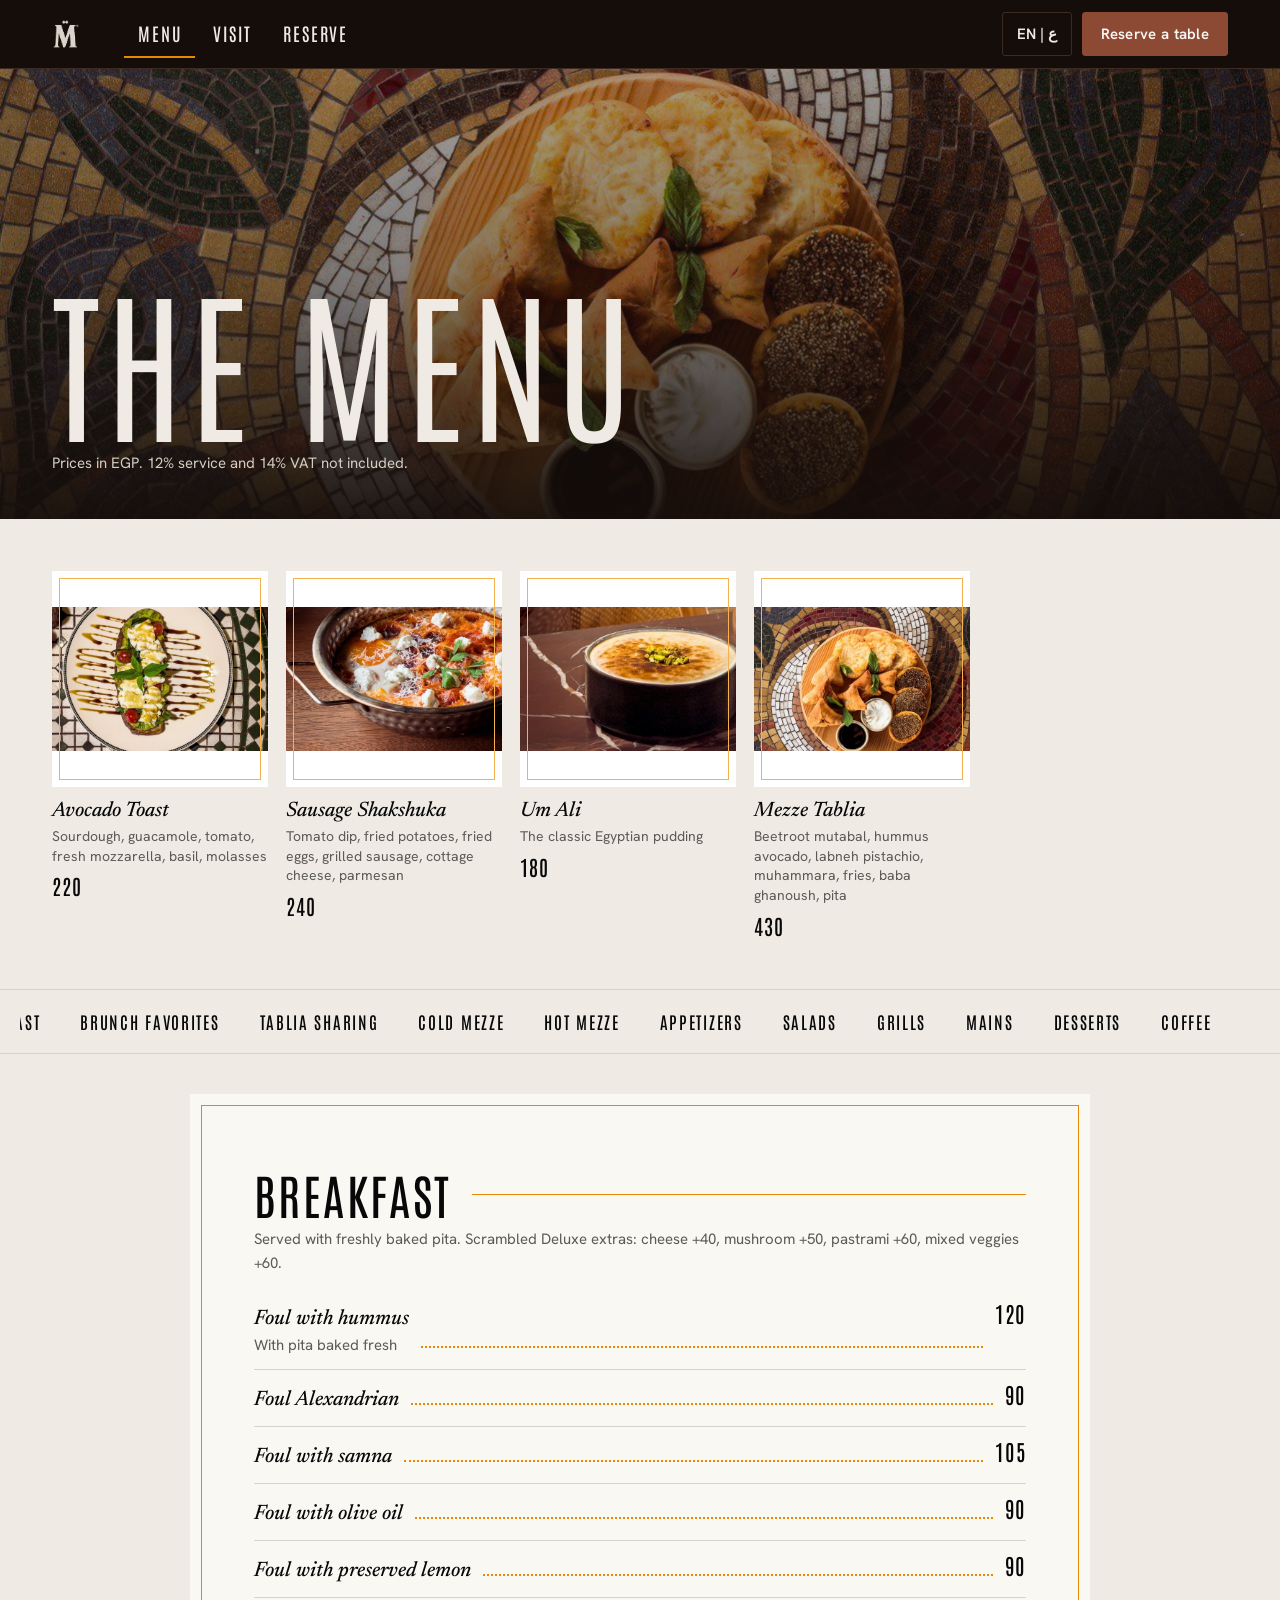
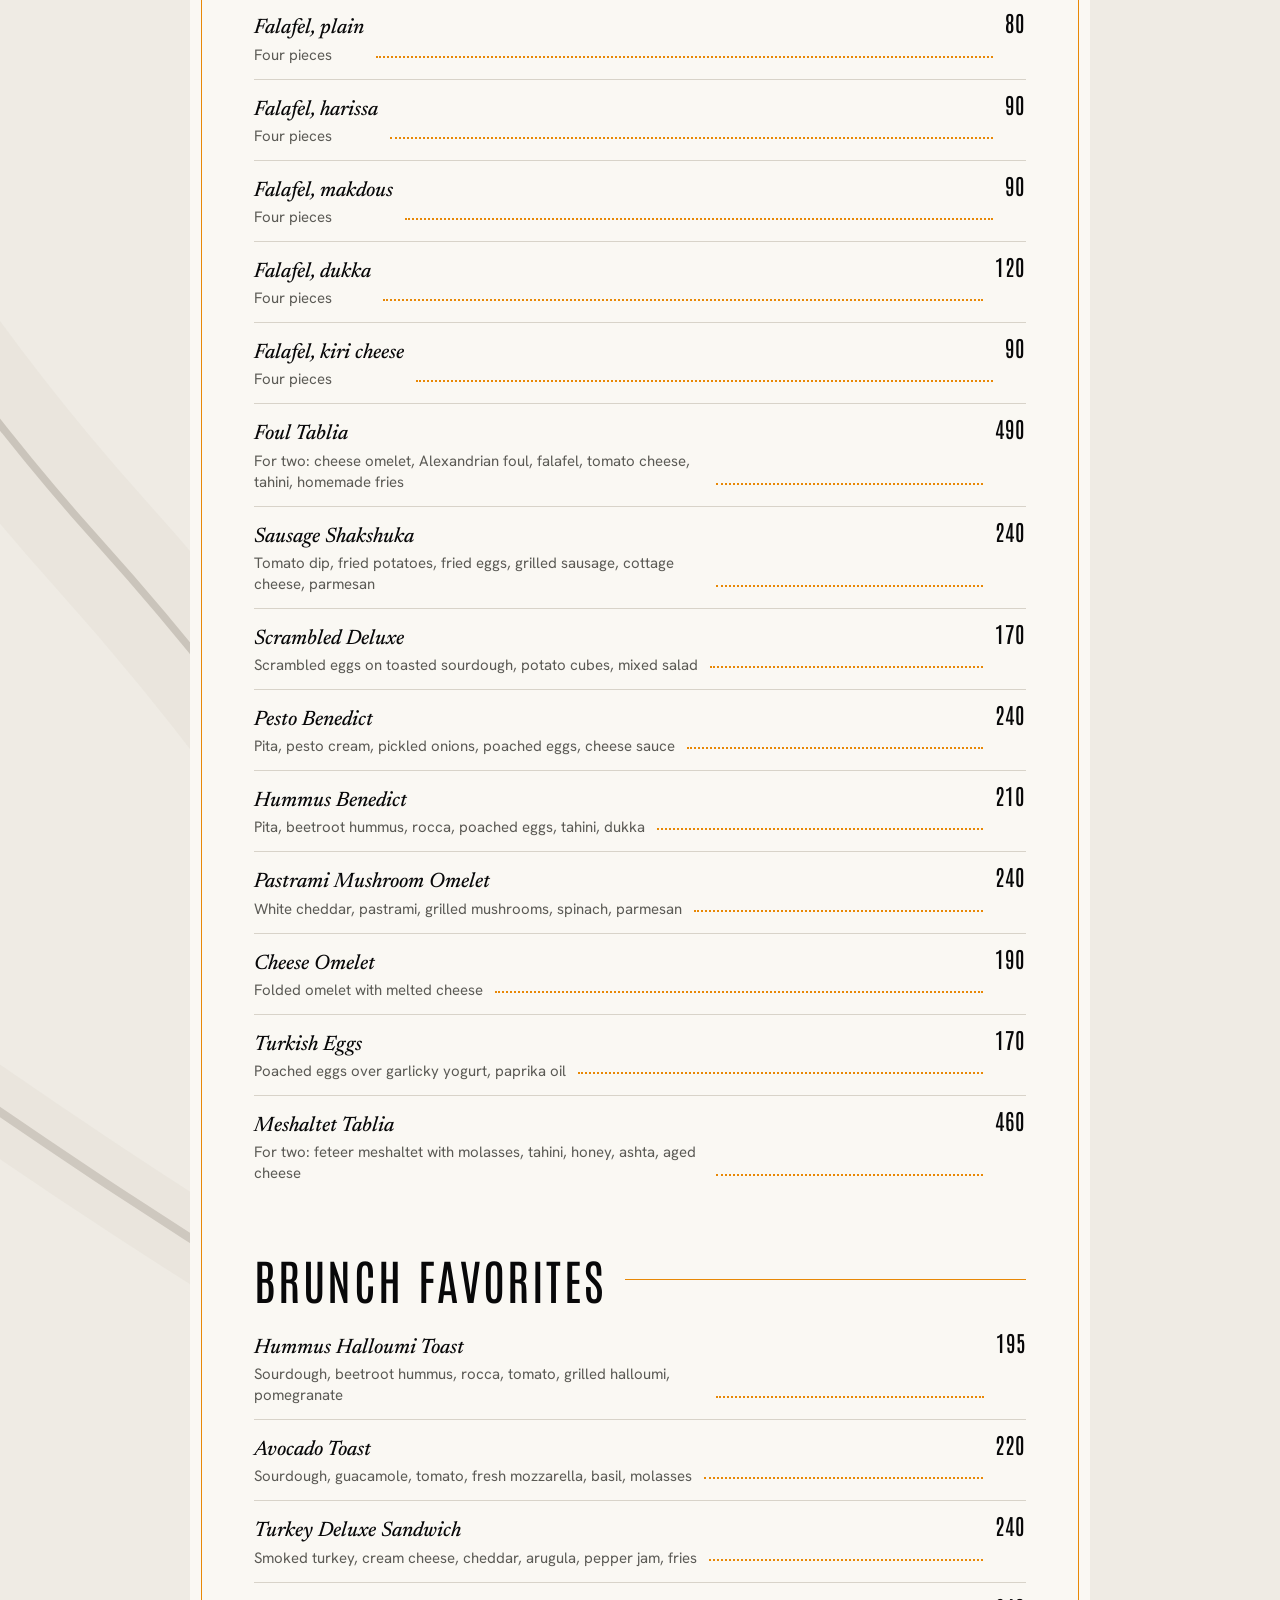
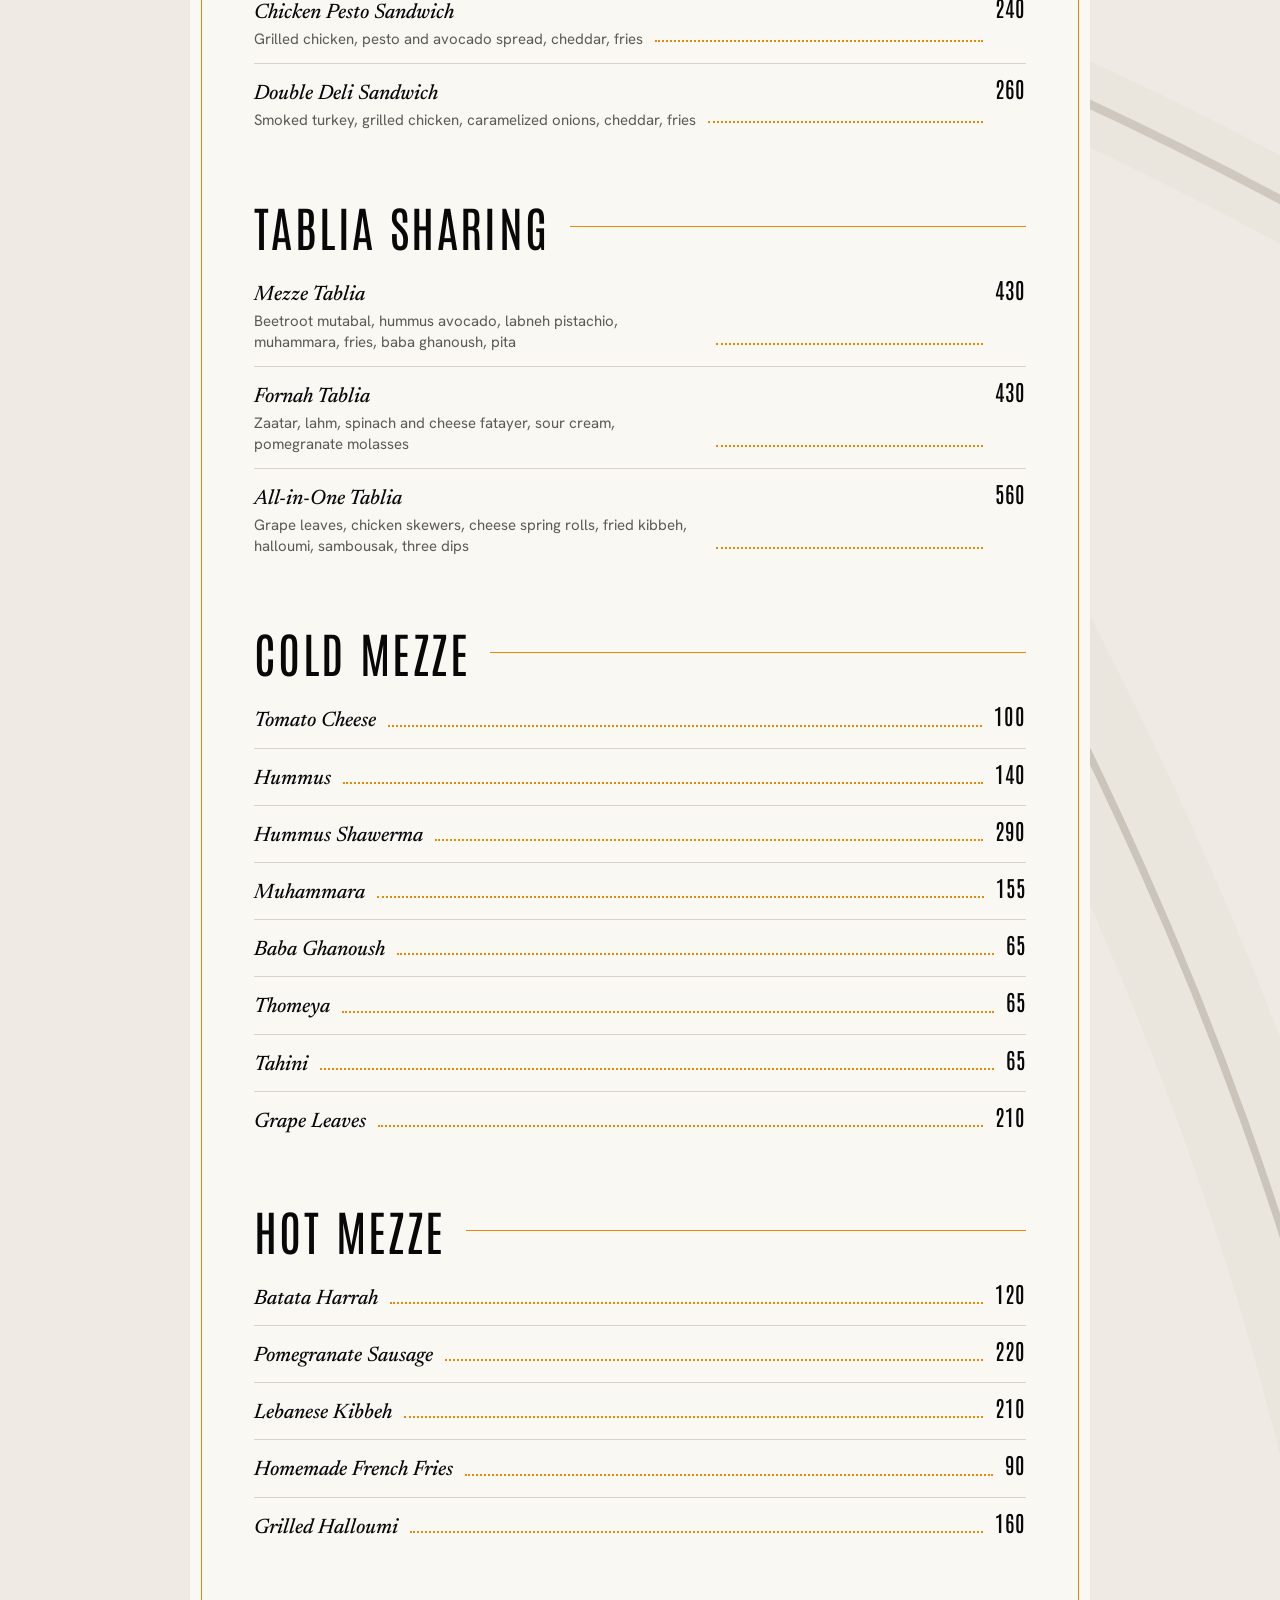
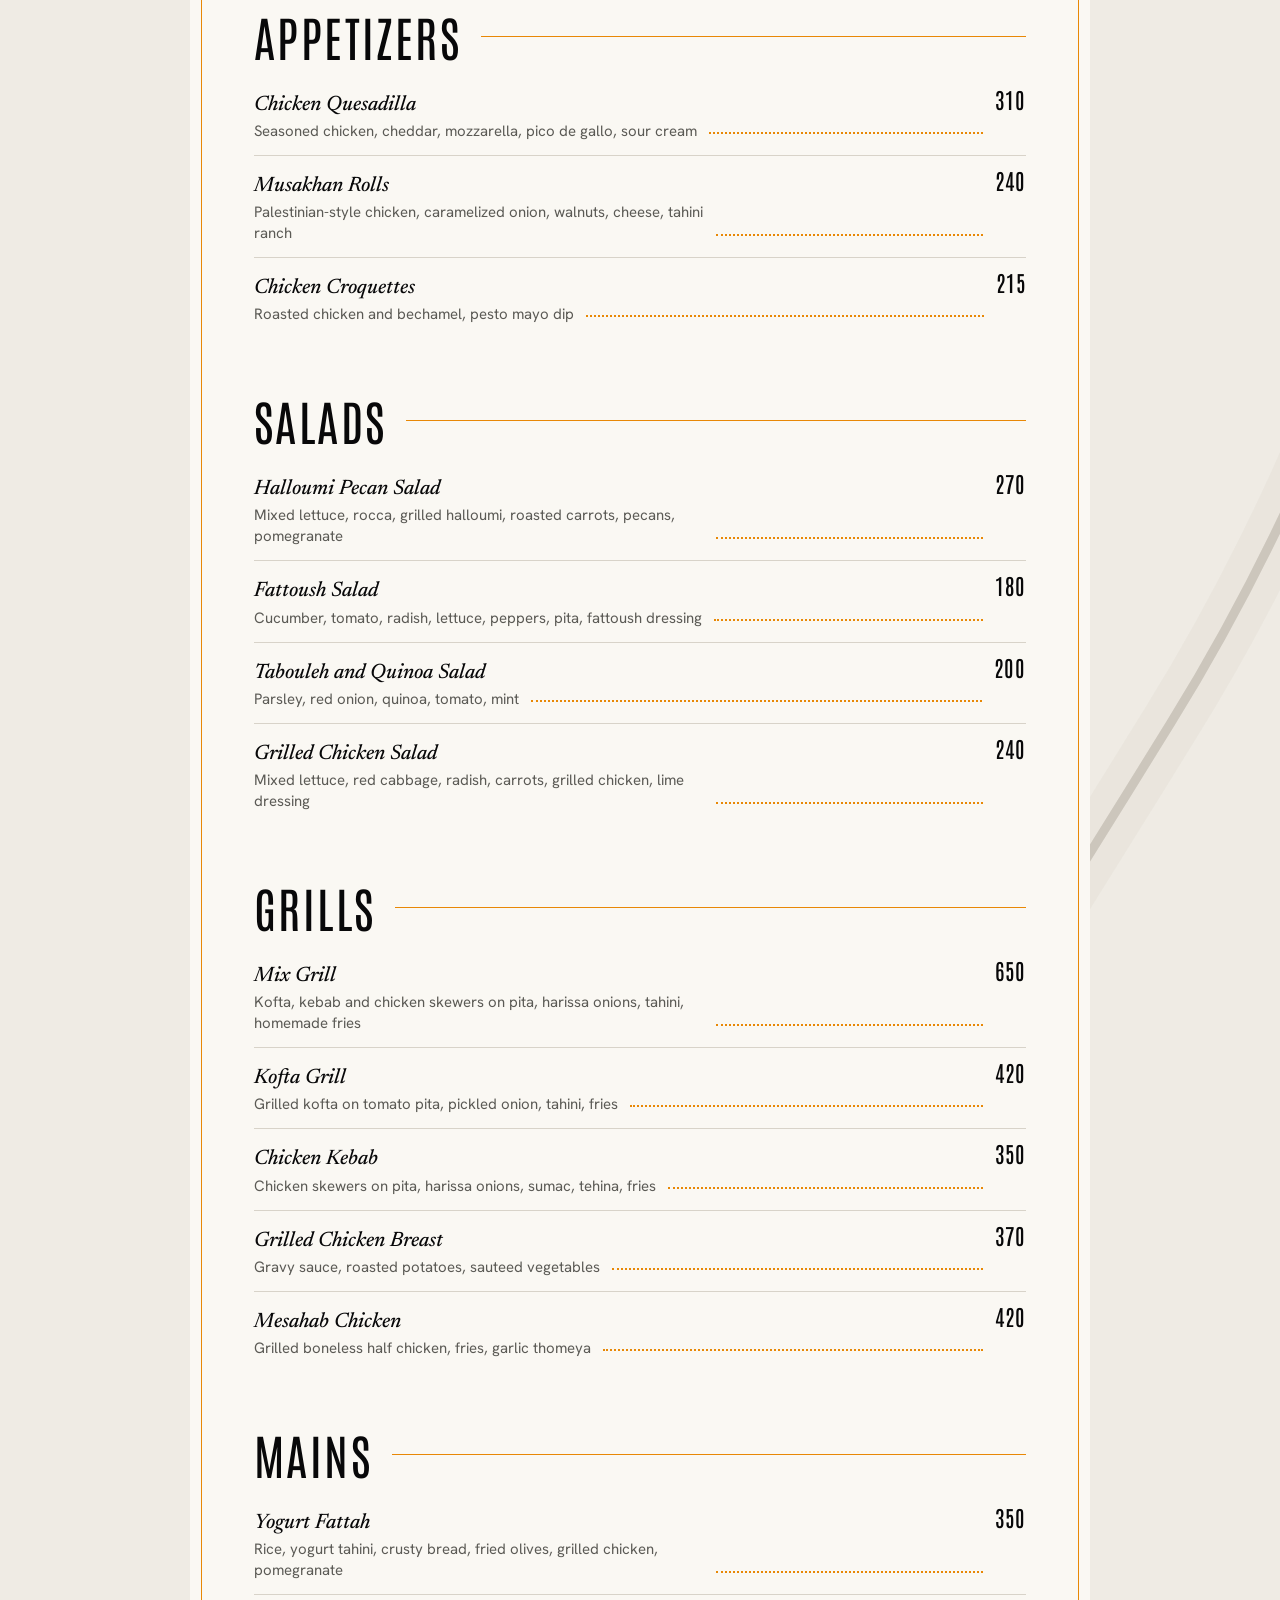
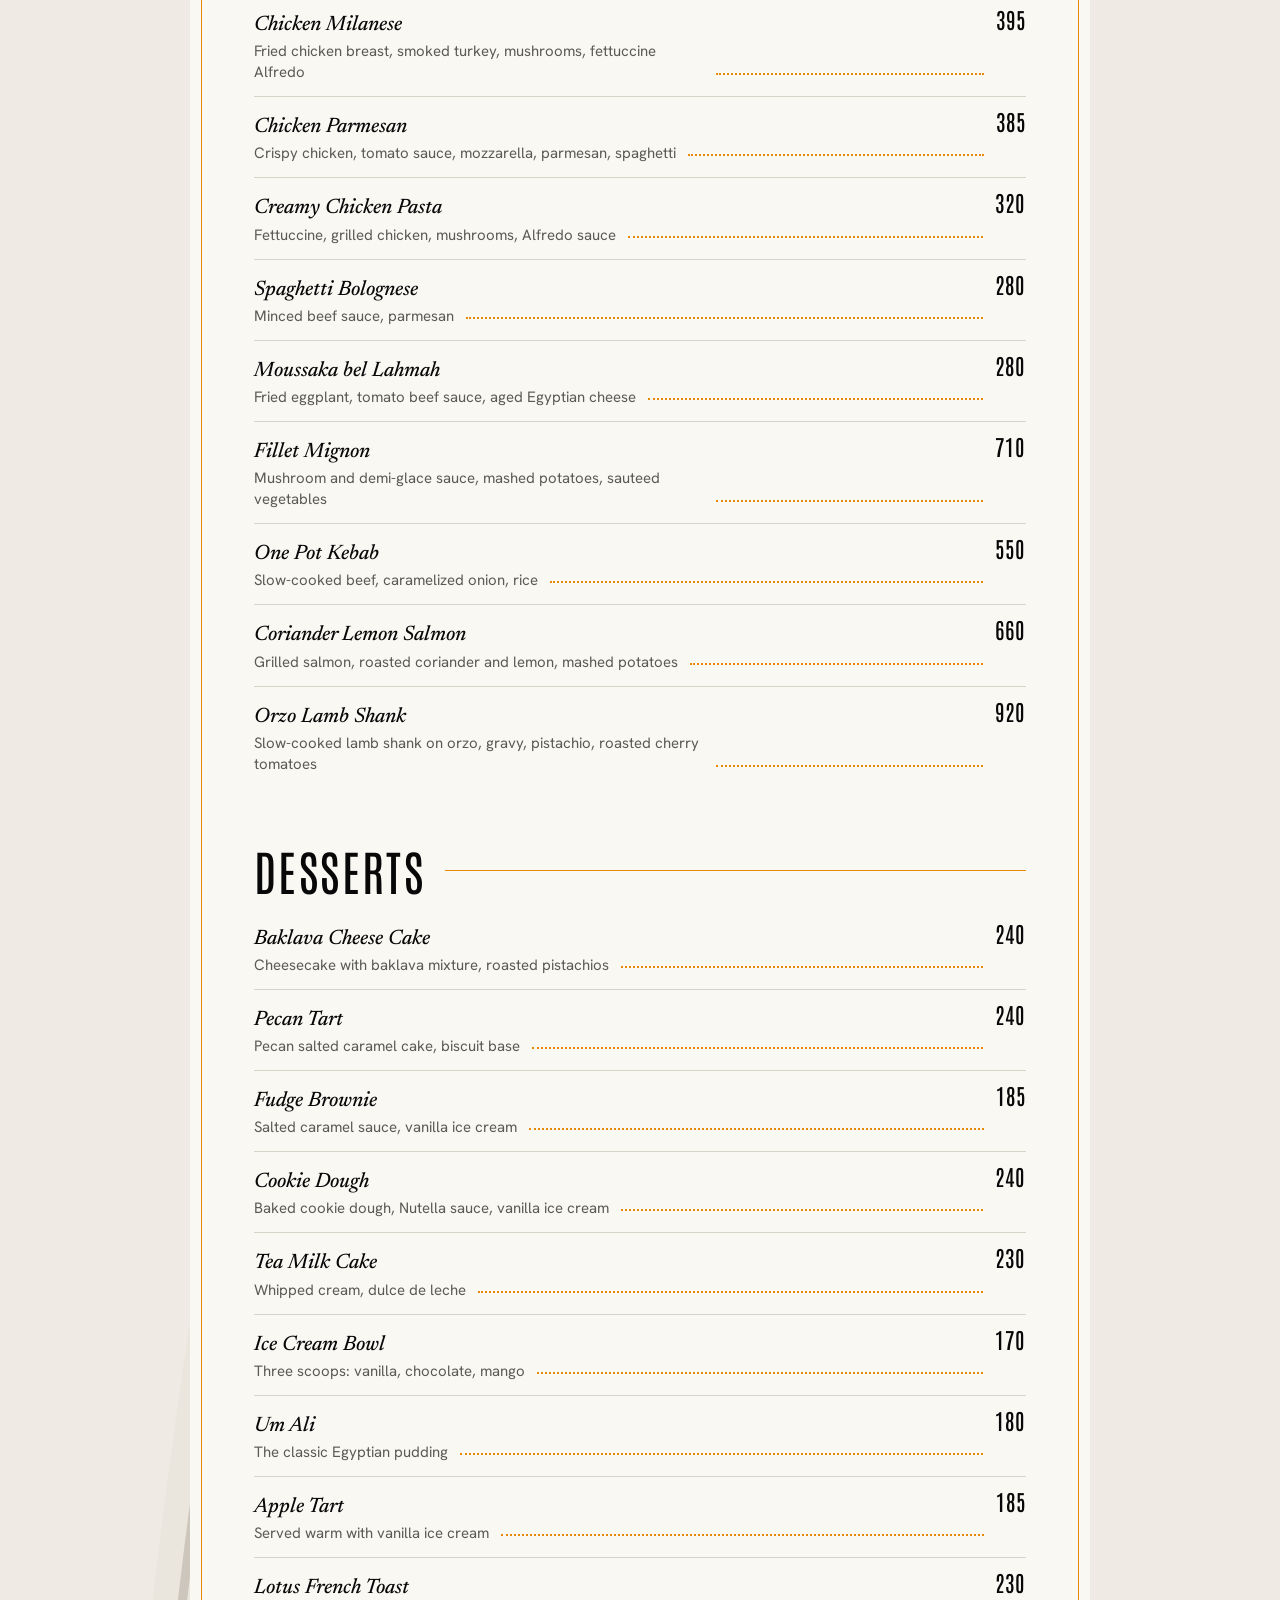
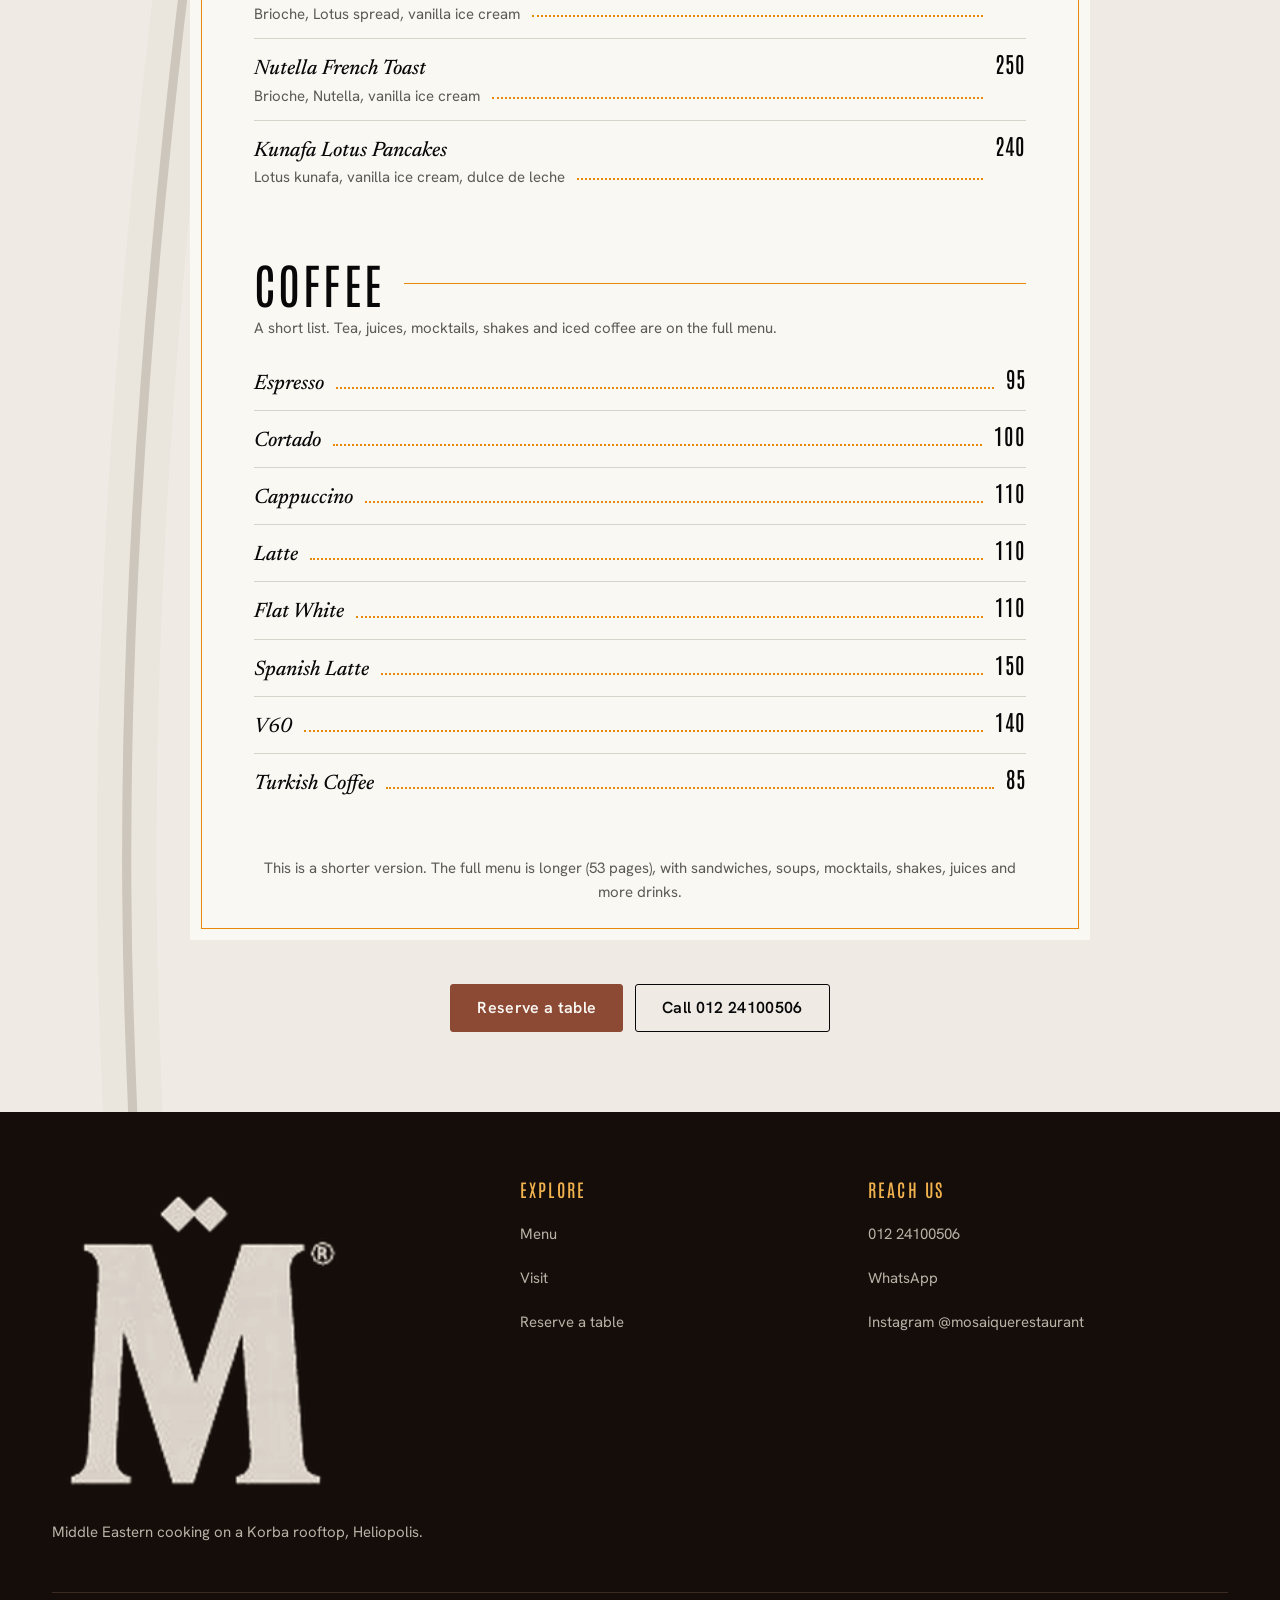
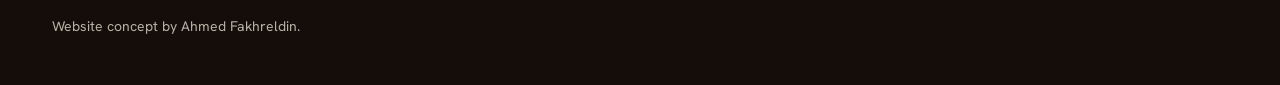
==== commit 3f8efd33: "Tidy site notes and footer wording Co-Authored-By: Claude Opus 5.5 (1M context) <noreply@anthropic.c" ====
--- a/menu.html
+++ b/menu.html
@@ -13,12 +13,12 @@
  <button class="burger" type="button" aria-expanded="false" aria-controls="mnav" aria-label="Open menu"><i></i><i></i><i></i></button>
 </div></header>
 <nav class="mnav" id="mnav" aria-label="Menu"><a href="menu.html">Menu</a><a href="visit.html">Visit</a><a href="index.html#reserve">Reserve a table</a><a href="https://www.instagram.com/mosaiquerestaurant/" target="_blank" rel="noopener">Instagram</a>
- <a class="sub js-ar" href="#" onclick="return false">Arabic version: part of the full build</a></nav>
+ <a class="sub js-ar" href="#" onclick="return false">Arabic version coming soon</a></nav>
 <main id="main" class="menupage"><svg class="marble" viewBox="0 0 1600 1400" preserveAspectRatio="xMidYMid slice" aria-hidden="true" focusable="false"><path d="M461.8,-20.0 Q496.4,132.1 519.8,204.8 Q543.2,277.5 595.5,325.8 Q647.8,374.1 715.5,419.0 Q783.1,464.0 849.7,492.0 Q916.3,520.1 981.6,567.5 Q1046.9,615.0 1078.7,692.3 Q1110.4,769.5 1153.0,820.8 Q1195.5,872.1 1264.5,918.2 Q1333.5,964.3 1393.6,1017.6 Q1453.7,1071.0 1496.6,1119.0" fill="none" stroke="#CBC5BA" stroke-width="12.1" stroke-opacity=".16" stroke-linecap="round"/><path d="M461.8,-20.0 Q496.4,132.1 519.8,204.8 Q543.2,277.5 595.5,325.8 Q647.8,374.1 715.5,419.0 Q783.1,464.0 849.7,492.0 Q916.3,520.1 981.6,567.5 Q1046.9,615.0 1078.7,692.3 Q1110.4,769.5 1153.0,820.8 Q1195.5,872.1 1264.5,918.2 Q1333.5,964.3 1393.6,1017.6 Q1453.7,1071.0 1496.6,1119.0" fill="none" stroke="#9D968A" stroke-width="1.35" stroke-opacity="0.37" stroke-linecap="round"/><path d="M443.2,-20.0 Q434.5,153.6 419.6,231.9 Q404.7,310.2 382.8,393.0 Q361.0,475.7 354.2,541.4 Q347.4,607.1 346.9,674.1 Q346.4,741.0 346.5,824.0 Q346.7,907.1 330.1,994.8 Q313.4,1082.5 308.4,1163.1 Q303.3,1243.6 294.0,1331.4 Q284.6,1419.1 249.1,1493.6 Q213.7,1568.0 202.8,1649.8" fill="none" stroke="#CBC5BA" stroke-width="23.9" stroke-opacity=".16" stroke-linecap="round"/><path d="M443.2,-20.0 Q434.5,153.6 419.6,231.9 Q404.7,310.2 382.8,393.0 Q361.0,475.7 354.2,541.4 Q347.4,607.1 346.9,674.1 Q346.4,741.0 346.5,824.0 Q346.7,907.1 330.1,994.8 Q313.4,1082.5 308.4,1163.1 Q303.3,1243.6 294.0,1331.4 Q284.6,1419.1 249.1,1493.6 Q213.7,1568.0 202.8,1649.8" fill="none" stroke="#9D968A" stroke-width="1.50" stroke-opacity="0.34" stroke-linecap="round"/><path d="M580.7,-20.0 Q609.0,112.8 638.1,189.6 Q667.3,266.5 716.2,320.9 Q765.2,375.3 794.7,443.3 Q824.1,511.4 864.4,591.1 Q904.7,670.8 915.9,745.1 Q927.0,819.3 952.0,908.2 Q976.9,997.1 1011.6,1057.2 Q1046.3,1117.2 1100.3,1177.3 Q1154.3,1237.4 1203.5,1283.6 Q1252.7,1329.9 1324.0,1378.8" fill="none" stroke="#CBC5BA" stroke-width="19.4" stroke-opacity=".16" stroke-linecap="round"/><path d="M580.7,-20.0 Q609.0,112.8 638.1,189.6 Q667.3,266.5 716.2,320.9 Q765.2,375.3 794.7,443.3 Q824.1,511.4 864.4,591.1 Q904.7,670.8 915.9,745.1 Q927.0,819.3 952.0,908.2 Q976.9,997.1 1011.6,1057.2 Q1046.3,1117.2 1100.3,1177.3 Q1154.3,1237.4 1203.5,1283.6 Q1252.7,1329.9 1324.0,1378.8" fill="none" stroke="#9D968A" stroke-width="1.17" stroke-opacity="0.42" stroke-linecap="round"/><path d="M1138.3,-20.0 Q1172.7,155.7 1169.7,230.3 Q1166.6,304.9 1189.1,366.9 Q1211.6,428.8 1250.8,484.7 Q1289.9,540.6 1332.0,587.7 Q1374.0,634.8 1428.8,675.9 Q1483.7,717.0 1574.0,744.9 Q1664.4,772.8 1732.1,797.8 Q1799.8,822.9 1862.7,853.3 Q1925.6,883.7 1985.8,934.9 Q2045.9,986.1 2106.7,1015.2" fill="none" stroke="#CBC5BA" stroke-width="13.0" stroke-opacity=".16" stroke-linecap="round"/><path d="M1138.3,-20.0 Q1172.7,155.7 1169.7,230.3 Q1166.6,304.9 1189.1,366.9 Q1211.6,428.8 1250.8,484.7 Q1289.9,540.6 1332.0,587.7 Q1374.0,634.8 1428.8,675.9 Q1483.7,717.0 1574.0,744.9 Q1664.4,772.8 1732.1,797.8 Q1799.8,822.9 1862.7,853.3 Q1925.6,883.7 1985.8,934.9 Q2045.9,986.1 2106.7,1015.2" fill="none" stroke="#9D968A" stroke-width="1.51" stroke-opacity="0.32" stroke-linecap="round"/><path d="M-115.7,-20.0 Q-182.9,117.5 -195.9,209.0 Q-208.9,300.5 -246.5,364.4 Q-284.1,428.2 -306.5,509.7 Q-329.0,591.2 -361.4,659.1 Q-393.8,727.0 -407.5,818.8 Q-421.3,910.7 -459.0,990.9 Q-496.8,1071.1 -536.7,1135.9 Q-576.7,1200.6 -606.4,1256.4 Q-636.1,1312.1 -658.8,1391.6 Q-681.6,1471.1 -730.8,1542.9" fill="none" stroke="#CBC5BA" stroke-width="23.8" stroke-opacity=".16" stroke-linecap="round"/><path d="M-115.7,-20.0 Q-182.9,117.5 -195.9,209.0 Q-208.9,300.5 -246.5,364.4 Q-284.1,428.2 -306.5,509.7 Q-329.0,591.2 -361.4,659.1 Q-393.8,727.0 -407.5,818.8 Q-421.3,910.7 -459.0,990.9 Q-496.8,1071.1 -536.7,1135.9 Q-576.7,1200.6 -606.4,1256.4 Q-636.1,1312.1 -658.8,1391.6 Q-681.6,1471.1 -730.8,1542.9" fill="none" stroke="#9D968A" stroke-width="1.65" stroke-opacity="0.36" stroke-linecap="round"/><path d="M263.3,-20.0 Q334.4,120.8 355.7,196.0 Q377.0,271.1 387.3,335.6 Q397.6,400.1 396.5,486.6 Q395.3,573.2 379.2,639.6 Q363.0,706.0 332.2,785.5 Q301.5,865.0 246.9,918.1 Q192.3,971.2 111.0,1000.7 Q29.6,1030.1 -20.9,1090.7 Q-71.4,1151.3 -131.0,1193.6 Q-190.5,1235.9 -273.0,1261.0" fill="none" stroke="#CBC5BA" stroke-width="17.2" stroke-opacity=".16" stroke-linecap="round"/><path d="M263.3,-20.0 Q334.4,120.8 355.7,196.0 Q377.0,271.1 387.3,335.6 Q397.6,400.1 396.5,486.6 Q395.3,573.2 379.2,639.6 Q363.0,706.0 332.2,785.5 Q301.5,865.0 246.9,918.1 Q192.3,971.2 111.0,1000.7 Q29.6,1030.1 -20.9,1090.7 Q-71.4,1151.3 -131.0,1193.6 Q-190.5,1235.9 -273.0,1261.0" fill="none" stroke="#9D968A" stroke-width="0.74" stroke-opacity="0.28" stroke-linecap="round"/><path d="M1704.1,-20.0 Q1667.9,128.9 1625.4,190.3 Q1582.9,251.7 1562.6,318.7 Q1542.4,385.7 1517.9,456.5 Q1493.5,527.4 1487.3,600.5 Q1481.0,673.5 1478.3,763.8 Q1475.5,854.2 1478.3,932.0 Q1481.0,1009.8 1481.4,1072.6 Q1481.7,1135.4 1485.1,1197.6 Q1488.5,1259.9 1476.3,1335.6 Q1464.1,1411.4 1435.4,1479.4" fill="none" stroke="#CBC5BA" stroke-width="16.8" stroke-opacity=".16" stroke-linecap="round"/><path d="M1704.1,-20.0 Q1667.9,128.9 1625.4,190.3 Q1582.9,251.7 1562.6,318.7 Q1542.4,385.7 1517.9,456.5 Q1493.5,527.4 1487.3,600.5 Q1481.0,673.5 1478.3,763.8 Q1475.5,854.2 1478.3,932.0 Q1481.0,1009.8 1481.4,1072.6 Q1481.7,1135.4 1485.1,1197.6 Q1488.5,1259.9 1476.3,1335.6 Q1464.1,1411.4 1435.4,1479.4" fill="none" stroke="#9D968A" stroke-width="1.21" stroke-opacity="0.45" stroke-linecap="round"/><path d="M43.7,-20.0 Q61.9,151.2 71.9,236.4 Q81.9,321.7 66.5,401.4 Q51.1,481.2 34.9,563.3 Q18.7,645.4 5.3,721.5 Q-8.2,797.6 -50.9,876.2 Q-93.6,954.8 -147.1,1008.3 Q-200.7,1061.8 -288.1,1087.7 Q-375.5,1113.6 -436.9,1154.5 Q-498.3,1195.4 -539.5,1259.6 Q-580.8,1323.9 -657.0,1365.4" fill="none" stroke="#CBC5BA" stroke-width="19.7" stroke-opacity=".16" stroke-linecap="round"/><path d="M43.7,-20.0 Q61.9,151.2 71.9,236.4 Q81.9,321.7 66.5,401.4 Q51.1,481.2 34.9,563.3 Q18.7,645.4 5.3,721.5 Q-8.2,797.6 -50.9,876.2 Q-93.6,954.8 -147.1,1008.3 Q-200.7,1061.8 -288.1,1087.7 Q-375.5,1113.6 -436.9,1154.5 Q-498.3,1195.4 -539.5,1259.6 Q-580.8,1323.9 -657.0,1365.4" fill="none" stroke="#9D968A" stroke-width="1.33" stroke-opacity="0.31" stroke-linecap="round"/><path d="M1535.0,-20.0 Q1476.1,122.5 1447.2,206.9 Q1418.3,291.3 1415.6,369.5 Q1412.8,447.7 1419.0,519.6 Q1425.1,591.5 1420.0,670.7 Q1415.0,749.9 1412.7,822.3 Q1410.5,894.8 1399.9,958.5 Q1389.2,1022.2 1344.8,1103.4 Q1300.5,1184.6 1286.2,1246.8 Q1271.9,1309.0 1242.9,1369.8 Q1213.9,1430.6 1180.3,1512.9" fill="none" stroke="#CBC5BA" stroke-width="12.9" stroke-opacity=".16" stroke-linecap="round"/><path d="M1535.0,-20.0 Q1476.1,122.5 1447.2,206.9 Q1418.3,291.3 1415.6,369.5 Q1412.8,447.7 1419.0,519.6 Q1425.1,591.5 1420.0,670.7 Q1415.0,749.9 1412.7,822.3 Q1410.5,894.8 1399.9,958.5 Q1389.2,1022.2 1344.8,1103.4 Q1300.5,1184.6 1286.2,1246.8 Q1271.9,1309.0 1242.9,1369.8 Q1213.9,1430.6 1180.3,1512.9" fill="none" stroke="#9D968A" stroke-width="0.76" stroke-opacity="0.48" stroke-linecap="round"/><path d="M935.5,-20.0 Q947.3,146.6 956.9,237.0 Q966.5,327.4 970.9,392.1 Q975.2,456.9 960.7,543.7 Q946.3,630.6 932.1,708.6 Q917.9,786.6 882.2,844.3 Q846.5,902.0 810.1,958.4 Q773.7,1014.9 756.1,1080.8 Q738.6,1146.7 728.7,1231.8 Q718.8,1316.9 720.9,1384.6 Q723.0,1452.3 731.9,1521.6" fill="none" stroke="#CBC5BA" stroke-width="9.2" stroke-opacity=".16" stroke-linecap="round"/><path d="M935.5,-20.0 Q947.3,146.6 956.9,237.0 Q966.5,327.4 970.9,392.1 Q975.2,456.9 960.7,543.7 Q946.3,630.6 932.1,708.6 Q917.9,786.6 882.2,844.3 Q846.5,902.0 810.1,958.4 Q773.7,1014.9 756.1,1080.8 Q738.6,1146.7 728.7,1231.8 Q718.8,1316.9 720.9,1384.6 Q723.0,1452.3 731.9,1521.6" fill="none" stroke="#9D968A" stroke-width="1.41" stroke-opacity="0.40" stroke-linecap="round"/><path d="M203.8,-20.0 Q164.2,147.4 144.0,232.9 Q123.7,318.3 109.9,400.7 Q96.1,483.1 57.4,558.9 Q18.8,634.6 -36.8,692.1 Q-92.3,749.7 -127.5,805.2 Q-162.6,860.7 -185.3,928.6 Q-207.9,996.6 -207.6,1085.0 Q-207.3,1173.4 -231.5,1241.7 Q-255.6,1310.0 -261.6,1386.2 Q-267.6,1462.5 -253.4,1531.8" fill="none" stroke="#CBC5BA" stroke-width="23.4" stroke-opacity=".16" stroke-linecap="round"/><path d="M203.8,-20.0 Q164.2,147.4 144.0,232.9 Q123.7,318.3 109.9,400.7 Q96.1,483.1 57.4,558.9 Q18.8,634.6 -36.8,692.1 Q-92.3,749.7 -127.5,805.2 Q-162.6,860.7 -185.3,928.6 Q-207.9,996.6 -207.6,1085.0 Q-207.3,1173.4 -231.5,1241.7 Q-255.6,1310.0 -261.6,1386.2 Q-267.6,1462.5 -253.4,1531.8" fill="none" stroke="#9D968A" stroke-width="1.67" stroke-opacity="0.40" stroke-linecap="round"/></svg>
 <header class="mban"><div class="mbg"><img src="img/mosaique/full/08_DanBxMtqJHK.jpg" alt="" width="1279" height="1600" fetchpriority="high" style="object-position:50% 45%"></div>
  <div class="wrap">
   <h1>The menu</h1>
-  <p class="mnote">From Mosaïque&#x27;s own menu dated 25 Sep 2026. Prices in EGP, before 12% service and 14% VAT, and they may have changed since.</p>
+  <p class="mnote">Prices in EGP. 12% service and 14% VAT not included.</p>
  </div></header>
 <div class="wrap mfavs"><div class="favs"><article class="fav"><div class="im"><img src="img/mosaique/dishes/avocado.jpg" alt="Avocado Toast" width="600" height="400"></div><h3>Avocado Toast</h3><p>Sourdough, guacamole, tomato, fresh mozzarella, basil, molasses</p><b>220</b></article><article class="fav"><div class="im"><img src="img/mosaique/dishes/shakshuka.jpg" alt="Sausage Shakshuka" width="600" height="400"></div><h3>Sausage Shakshuka</h3><p>Tomato dip, fried potatoes, fried eggs, grilled sausage, cottage cheese, parmesan</p><b>240</b></article><article class="fav"><div class="im"><img src="img/mosaique/dishes/umali.jpg" alt="Um Ali" width="600" height="400"></div><h3>Um Ali</h3><p>The classic Egyptian pudding</p><b>180</b></article><article class="fav"><div class="im"><img src="img/mosaique/dishes/mezze.jpg" alt="Mezze Tablia" width="600" height="400"></div><h3>Mezze Tablia</h3><p>Beetroot mutabal, hummus avocado, labneh pistachio, muhammara, fries, baba ghanoush, pita</p><b>430</b></article></div></div>
 <div class="chips js-jump"><div class="wrap"><a class="chip" href="#breakfast">Breakfast</a><a class="chip" href="#brunch">Brunch favorites</a><a class="chip" href="#tablia">Tablia sharing</a><a class="chip" href="#cold">Cold mezze</a><a class="chip" href="#hot">Hot mezze</a><a class="chip" href="#appetizers">Appetizers</a><a class="chip" href="#salads">Salads</a><a class="chip" href="#grills">Grills</a><a class="chip" href="#mains">Mains</a><a class="chip" href="#desserts">Desserts</a><a class="chip" href="#coffee">Coffee</a></div></div>
@@ -29,5 +29,5 @@
  <div><img src="img/mosaique/logo-cream.png" alt="Mosaïque, Korba" width="112" height="120"><p style="margin-top:18px">Middle Eastern cooking on a Korba rooftop, Heliopolis.</p></div>
  <div><h4>Explore</h4><ul><li><a href="menu.html">Menu</a></li><li><a href="visit.html">Visit</a></li><li><a href="index.html#reserve">Reserve a table</a></li></ul></div>
  <div><h4>Reach us</h4><ul><li><a href="tel:+201224100506">012 24100506</a></li><li><a href="https://wa.me/201224100506" target="_blank" rel="noopener">WhatsApp</a></li><li><a href="https://www.instagram.com/mosaiquerestaurant/" target="_blank" rel="noopener">Instagram @mosaiquerestaurant</a></li></ul></div>
- <p class="fine">A preview concept by Ahmed Fakhreldin, drawn from Mosaïque's public posts, menu and logo. Not an official Mosaïque site. Menu and prices are from Mosaïque&#x27;s own menu dated 25 Sep 2026. Prices in EGP, before 12% service and 14% VAT, and they may have changed.</p>
-</div></footer><nav class="mbar" aria-label="Quick actions"><a class="main" href="index.html#reserve">Reserve</a><a href="https://www.google.com/maps/search/?api=1&query=Mosaique+Restaurant+21+El+Ahram+St+Korba+Heliopolis" target="_blank" rel="noopener">Directions</a><a href="tel:+201224100506">Call</a></nav><div class="toast" role="status" aria-live="polite">The Arabic version is part of the full build.</div><script src="app.js"></script></body></html>+ <p class="fine">Website concept by Ahmed Fakhreldin.</p>
+</div></footer><nav class="mbar" aria-label="Quick actions"><a class="main" href="index.html#reserve">Reserve</a><a href="https://www.google.com/maps/search/?api=1&query=Mosaique+Restaurant+21+El+Ahram+St+Korba+Heliopolis" target="_blank" rel="noopener">Directions</a><a href="tel:+201224100506">Call</a></nav><div class="toast" role="status" aria-live="polite">The Arabic version is coming soon.</div><script src="app.js?v=3"></script></body></html>
--- a/site.css
+++ b/site.css
@@ -1,5 +1,4 @@
-/* Rossini preview: dark walnut room on top, marble for what you read and do.
-   Colours from the logo and the renovated room (walnut, marble, brass, banquette coral). */
+/* Mosaïque: dark room on top, marble for what you read and do. */
 :root{--night:#140D0A;--wood:#1C110D;--panel:#2A1B15;--ink:#080809;--marble:#EFEBE4;--paper:#FAF8F3;--stone:#DEDBD5;--brass:#E88806;--brass-lt:#F2B24E;--coral:#8C4A35;--coral-dk:#774231;--rose:#94080F;--mute:#5B5A55;--mute-dk:#B9B1A5;--line:#D8D3C9;--line-dk:#3D2A21;--h:68px}
 *{box-sizing:border-box;margin:0;padding:0}
 html{scroll-behavior:smooth;-webkit-text-size-adjust:100%}
@@ -145,7 +144,7 @@
 .soft{color:var(--mute);font-size:16px}
 .lnk{font-weight:600;display:inline-block;padding:6px 0;text-underline-offset:4px}
 
-/* ---- v2: photography first ---- */
+/* ---- photography ---- */
 .hdr--over{position:fixed;left:0;right:0;top:0;background:linear-gradient(#140D0AD9,#140D0A00);border-bottom-color:transparent;transition:background .35s,border-color .35s}
 .hdr--over.solid{background:var(--night);border-bottom-color:var(--line-dk)}
 .js .rv{opacity:0;transform:translateY(30px);transition:opacity .9s ease var(--d,0s),transform .9s cubic-bezier(.2,.8,.2,1) var(--d,0s)}
